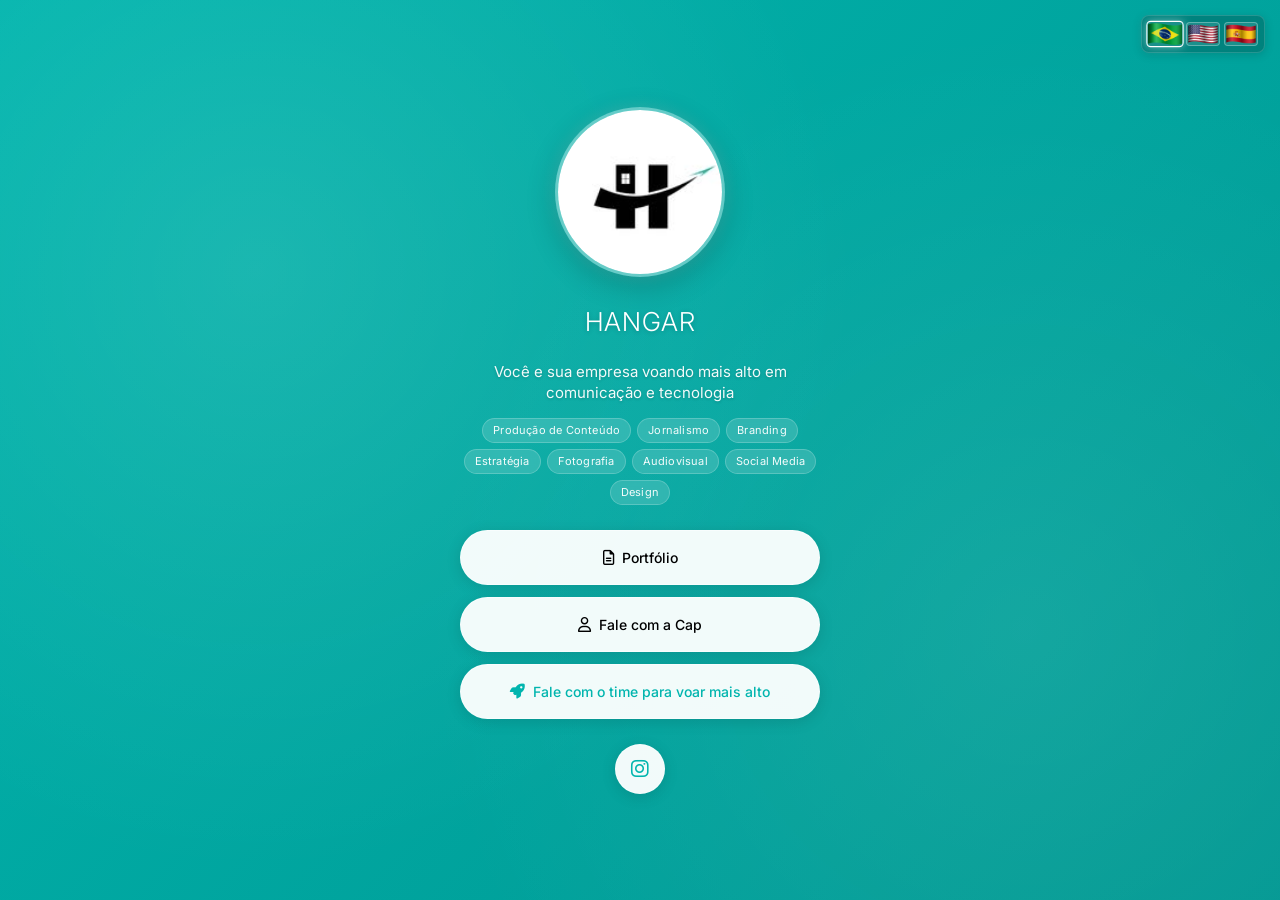
==== index.html @ fefb3840 "Add files via upload" ====
<!DOCTYPE html>
<html lang="pt-BR">
<head>
    <meta charset="UTF-8">
    <meta name="viewport" content="width=device-width, initial-scale=1.0">
    <title>Hangar Creative Hub</title>
    
    <!-- Fontes -->
    <link href="https://fonts.googleapis.com/css2?family=Inter:wght@300;400;500;600&display=swap" rel="stylesheet">
    
    <!-- CSS -->
    <link rel="stylesheet" href="style.css">
    <link rel="stylesheet" href="https://cdnjs.cloudflare.com/ajax/libs/font-awesome/6.4.0/css/all.min.css">
</head>
<body>

    <!-- Controles VISÍVEIS - 3 QUADRADINHOS -->
    <div class="controls">
        <div class="language-selector">
            <button class="lang-btn pt active" data-lang="pt" title="Português">
                <img src="images/brasil.png" alt="Português" class="flag-icon">
            </button>
            <button class="lang-btn en" data-lang="en" title="English">
                <img src="images/eua.png" alt="English" class="flag-icon">
            </button>
            <button class="lang-btn es" data-lang="es" title="Español">
                <img src="images/es.png" alt="Español" class="flag-icon">
            </button>
        </div>
    </div>

    <div class="container">
        
        <!-- CONTEÚDO PORTUGUÊS -->
        <div id="content-pt" class="language-content active">
            <!-- LOGO -->
            <img src="images/logo-hangar" alt="Hangar Creative Hub" class="profile-pic">

            <!-- TÍTULO -->
            <div class="title-container">
                <h1>HANGAR CREATIVE HUB</h1>
            </div>
            
            <!-- DESCRIÇÃO COMPACTA -->
            <div class="description-compact">
                <p class="main-description">Você e sua empresa voando mais alto em comunicação e tecnologia</p>
                <div class="bubbles-container">
                    <span class="bubble">Produção de Conteúdo</span>
                    <span class="bubble">Jornalismo</span>
                    <span class="bubble">Branding</span>
                    <span class="bubble">Estratégia</span>
                    <span class="bubble">Fotografia</span>
                    <span class="bubble">Audiovisual</span>
                    <span class="bubble">Social Media</span>
                    <span class="bubble">Design</span>
                </div>
            </div>

            <!-- BOTÕES -->
            <div class="buttons-container">
                <a href="Portifolio/Portifolio Hangar.pdf" target="_blank" class="link-button portfolio" rel="noopener noreferrer">
                    <div class="link-button-content">
                        <i class="far fa-file-alt"></i>
                        <span class="button-text">Portfólio</span>
                    </div>
                </a>

                <a href="https://api.whatsapp.com/send?phone=558588670785&text=Olá! Gostaria de falar com a Cap da Hangar Creative Hub."
                   class="link-button cap" target="_blank" rel="noopener noreferrer">
                    <div class="link-button-content">
                        <i class="far fa-user"></i>
                        <span class="button-text">Fale com a Cap</span>
                    </div>
                </a>

                <a href="https://api.whatsapp.com/send?phone=5511998933401&text=Olá! Quero falar com o time da Hangar Creative Hub e voar mais alto."
                   class="link-button" target="_blank" rel="noopener noreferrer">
                    <div class="link-button-content">
                        <i class="fas fa-rocket"></i>
                        <span class="button-text">Fale com o time para voar mais alto</span>
                    </div>
                </a>
            </div>

            <!-- REDES SOCIAIS -->
            <div class="social-links">
                <a href="https://www.instagram.com/hangarcreativehub/" class="social-icon" aria-label="Instagram" target="_blank" rel="noopener noreferrer">
                    <i class="fab fa-instagram"></i>
                </a>
            </div>
        </div>

        <!-- CONTEÚDO INGLÊS -->
        <div id="content-en" class="language-content">
            <!-- LOGO -->
            <img src="images/logo-hangar" alt="Hangar Creative Hub" class="profile-pic">

            <!-- TÍTULO -->
            <div class="title-container">
                <h1>HANGAR CREATIVE HUB</h1>
            </div>
            
            <!-- DESCRIÇÃO COMPACTA -->
            <div class="description-compact">
                <p class="main-description">You and your company flying higher in communication and technology</p>
                <div class="bubbles-container">
                    <span class="bubble">Content Production</span>
                    <span class="bubble">Journalism</span>
                    <span class="bubble">Branding</span>
                    <span class="bubble">Strategy</span>
                    <span class="bubble">Photography</span>
                    <span class="bubble">Audiovisual</span>
                    <span class="bubble">Social Media</span>
                    <span class="bubble">Design</span>
                </div>
            </div>

            <!-- BOTÕES -->
            <div class="buttons-container">
                <a href="Portifolio/Portifolio Hangar.pdf" target="_blank" class="link-button portfolio" rel="noopener noreferrer">
                    <div class="link-button-content">
                        <i class="far fa-file-alt"></i>
                        <span class="button-text">Portfolio</span>
                    </div>
                </a>

                <a href="https://api.whatsapp.com/send?phone=558588670785&text=Hello! I would like to speak with the Cap of Hangar Creative Hub."
                   class="link-button cap" target="_blank" rel="noopener noreferrer">
                    <div class="link-button-content">
                        <i class="far fa-user"></i>
                        <span class="button-text">Speak with the Cap</span>
                    </div>
                </a>

                <a href="https://api.whatsapp.com/send?phone=5511998933401&text=Hello! I want to talk to the Hangar Creative Hub team and fly higher."
                   class="link-button" target="_blank" rel="noopener noreferrer">
                    <div class="link-button-content">
                        <i class="fas fa-rocket"></i>
                        <span class="button-text">Talk to the team to fly higher</span>
                    </div>
                </a>
            </div>

            <!-- REDES SOCIAIS -->
            <div class="social-links">
                <a href="https://www.instagram.com/hangarcreativehub/" class="social-icon" aria-label="Instagram" target="_blank" rel="noopener noreferrer">
                    <i class="fab fa-instagram"></i>
                </a>
            </div>
        </div>

        <!-- CONTEÚDO ESPANHOL -->
        <div id="content-es" class="language-content">
            <!-- LOGO -->
            <img src="images/logo-hangar" alt="Hangar Creative Hub" class="profile-pic">

            <!-- TÍTULO -->
            <div class="title-container">
                <h1>HANGAR CREATIVE HUB</h1>
            </div>
            
            <!-- DESCRIÇÃO COMPACTA -->
            <div class="description-compact">
                <p class="main-description">Tú y tu empresa volando más alto en comunicación y tecnología</p>
                <div class="bubbles-container">
                    <span class="bubble">Producción de Contenido</span>
                    <span class="bubble">Periodismo</span>
                    <span class="bubble">Branding</span>
                    <span class="bubble">Estrategia</span>
                    <span class="bubble">Fotografía</span>
                    <span class="bubble">Audiovisual</span>
                    <span class="bubble">Social Media</span>
                    <span class="bubble">Diseño</span>
                </div>
            </div>

            <!-- BOTÕES -->
            <div class="buttons-container">
                <a href="Portifolio/Portifolio Hangar.pdf" target="_blank" class="link-button portfolio" rel="noopener noreferrer">
                    <div class="link-button-content">
                        <i class="far fa-file-alt"></i>
                        <span class="button-text">Portafolio</span>
                    </div>
                </a>

                <a href="https://api.whatsapp.com/send?phone=558588670785&text=¡Hola! Me gustaría hablar con la Cap de Hangar Creative Hub."
                   class="link-button cap" target="_blank" rel="noopener noreferrer">
                    <div class="link-button-content">
                        <i class="far fa-user"></i>
                        <span class="button-text">Habla con la Cap</span>
                    </div>
                </a>

                <a href="https://api.whatsapp.com/send?phone=5511998933401&text=¡Hola! Quiero hablar con el equipo de Hangar Creative Hub y volar más alto."
                   class="link-button" target="_blank" rel="noopener noreferrer">
                    <div class="link-button-content">
                        <i class="fas fa-rocket"></i>
                        <span class="button-text">Habla con el equipo para volar mais alto</span>
                    </div>
                </a>
            </div>

            <!-- REDES SOCIAIS -->
            <div class="social-links">
                <a href="https://www.instagram.com/hangarcreativehub/" class="social-icon" aria-label="Instagram" target="_blank" rel="noopener noreferrer">
                    <i class="fab fa-instagram"></i>
                </a>
            </div>
        </div>

    </div>

    <!-- JavaScript Separado -->
    <script src="script.js"></script>
</body>
</html>
---- style.css ----
/* RESET E BASE MINIMALISTA */
* {
    margin: 0;
    padding: 0;
    box-sizing: border-box;
    font-family: 'Inter', -apple-system, BlinkMacSystemFont, 'Segoe UI', Roboto, sans-serif;
}

body {
    background-color: #01B5AE;
    color: #333;
    line-height: 1.5;
    min-height: 100vh;
    display: flex;
    justify-content: center;
    align-items: center;
    padding: 15px;
    overflow-x: hidden;
    position: relative;
}

/* EFEITO DE GRADIENTE NO FUNDO */
body::before {
    content: '';
    position: fixed;
    top: 0;
    left: 0;
    width: 100%;
    height: 100%;
    background: 
        radial-gradient(circle at 20% 30%, rgba(255, 255, 255, 0.1) 0%, transparent 50%),
        radial-gradient(circle at 80% 70%, rgba(255, 255, 255, 0.08) 0%, transparent 50%),
        linear-gradient(135deg, rgba(1, 181, 174, 0.95) 0%, rgba(0, 150, 144, 0.95) 100%);
    z-index: -1;
    pointer-events: none;
}

/* CONTROLES SUPERIORES VISÍVEIS - 3 QUADRADINHOS */
.controls {
    position: fixed;
    top: 15px;
    right: 15px;
    display: flex;
    gap: 6px;
    z-index: 1000;
    align-items: center;
    background: rgba(0, 0, 0, 0.2);
    padding: 6px;
    border-radius: 8px;
    border: 1px solid rgba(255, 255, 255, 0.15);
    backdrop-filter: blur(8px);
    -webkit-backdrop-filter: blur(8px);
    box-shadow: 0 2px 10px rgba(0, 0, 0, 0.15);
}

/* SELEÇÃO DE IDIOMAS - 3 QUADRADOS LADO A LADO */
.language-selector {
    display: flex;
    gap: 4px;
}

/* BOTÕES QUADRADOS COM BANDEIRAS */
.lang-btn {
    width: 34px;
    height: 24px;
    border-radius: 4px;
    border: 1.5px solid rgba(255, 255, 255, 0.3);
    background: rgba(255, 255, 255, 0.1);
    cursor: pointer;
    transition: all 0.2s ease;
    display: flex;
    align-items: center;
    justify-content: center;
    padding: 0;
    overflow: hidden;
    position: relative;
}

.lang-btn:hover {
    transform: scale(1.08);
    border-color: rgba(255, 255, 255, 0.5);
    background: rgba(255, 255, 255, 0.15);
}

.lang-btn.active {
    border-color: #fff;
    box-shadow: 0 0 8px rgba(255, 255, 255, 0.4);
    transform: scale(1.1);
}

/* ÍCONES DAS BANDEIRAS DENTRO DOS QUADRADOS */
.flag-icon {
    width: 100%;
    height: 100%;
    object-fit: cover;
    display: block;
    transition: transform 0.2s ease;
}

.lang-btn.active .flag-icon {
    transform: scale(1.05);
}

.lang-btn:hover .flag-icon {
    transform: scale(1.08);
}

/* CONTAINER PRINCIPAL COMPACTO */
.container {
    max-width: 420px;
    width: 100%;
    padding: 30px 20px;
    text-align: center;
    position: relative;
    z-index: 1;
}

/* CONTEÚDO POR IDIOMA */
.language-content {
    display: none;
}

.language-content.active {
    display: block;
    animation: fadeIn 0.4s ease;
}

@keyframes fadeIn {
    from { opacity: 0; transform: translateY(8px); }
    to { opacity: 1; transform: translateY(0); }
}

/* LOGO - TAMANHO AUMENTADO */
.profile-pic {
    width: 170px;
    height: 170px;
    border-radius: 50%;
    object-fit: cover;
    margin: 0 auto 25px;
    display: block;
    background: rgba(255, 255, 255, 0.1);
    border: 3px solid rgba(255, 255, 255, 0.3);
    box-shadow: 
        0 8px 30px rgba(0, 0, 0, 0.2),
        0 0 15px rgba(255, 255, 255, 0.15);
    transition: all 0.3s ease;
}

.profile-pic:hover {
    transform: scale(1.05);
    border-color: rgba(255, 255, 255, 0.4);
    box-shadow: 
        0 12px 40px rgba(0, 0, 0, 0.25),
        0 0 20px rgba(255, 255, 255, 0.2);
}

/* TÍTULO */
.title-container {
    margin-bottom: 20px;
}

h1 {
    font-size: 26px;
    font-weight: 300;
    color: #fff;
    margin-bottom: 15px;
    letter-spacing: 1px;
    min-height: 35px;
    overflow: hidden;
    text-shadow: 0 1px 5px rgba(0, 0, 0, 0.2);
}

/* EFEITO DE DIGITAÇÃO */
.typing-cursor {
    display: inline-block;
    width: 2px;
    height: 26px;
    background-color: #fff;
    margin-left: 1px;
    animation: blink 1s infinite;
    vertical-align: bottom;
}

@keyframes blink {
    0%, 100% { opacity: 1; }
    50% { opacity: 0; }
}

/* DESCRIÇÃO COMPACTA */
.description-compact {
    margin: 20px auto 25px;
    max-width: 380px;
}

.main-description {
    font-size: 15px;
    color: rgba(255, 255, 255, 0.95);
    margin-bottom: 15px;
    font-weight: 400;
    line-height: 1.4;
    text-shadow: 0 1px 3px rgba(0, 0, 0, 0.2);
    padding: 0 5px;
}

/* BALÕES/BOBINHAS COMPACTAS COM ANIMAÇÃO DE PULSO */
.bubbles-container {
    display: flex;
    flex-wrap: wrap;
    justify-content: center;
    gap: 6px;
    margin: 0 auto;
    max-width: 100%;
}

.bubble {
    background: rgba(255, 255, 255, 0.15);
    color: rgba(255, 255, 255, 0.95);
    padding: 6px 10px;
    border-radius: 15px;
    font-size: 11px;
    font-weight: 400;
    letter-spacing: 0.2px;
    border: 1px solid rgba(255, 255, 255, 0.2);
    backdrop-filter: blur(4px);
    transition: all 0.2s ease;
    white-space: nowrap;
    line-height: 1;
    display: inline-block;
    animation: bubblePulse 3s infinite ease-in-out;
    animation-delay: calc(var(--i) * 0.2s);
}

/* ANIMAÇÃO DE PULSO PARA AS BOLHAS */
@keyframes bubblePulse {
    0%, 100% {
        transform: scale(1);
        background: rgba(255, 255, 255, 0.15);
    }
    50% {
        transform: scale(1.05);
        background: rgba(255, 255, 255, 0.25);
    }
}

.bubble:hover {
    animation-play-state: paused;
    transform: scale(1.1);
    background: rgba(255, 255, 255, 0.3);
}

/* BOTÕES COMPACTOS */
.buttons-container {
    display: flex;
    flex-direction: column;
    gap: 12px;
    width: 100%;
    max-width: 360px;
    margin: 0 auto 20px;
}

.link-button {
    display: flex;
    align-items: center;
    justify-content: center;
    background: rgba(255, 255, 255, 0.95);
    border: 1.5px solid rgba(255, 255, 255, 0.4);
    border-radius: 45px;
    text-decoration: none;
    font-weight: 500;
    font-size: 14px;
    transition: all 0.2s ease;
    height: 55px;
    width: 100%;
    box-shadow: 0 3px 15px rgba(0, 0, 0, 0.12);
    padding: 0 20px;
}

/* BOTÕES COM TEXTO PRETO - PORTFÓLIO E CAP */
.link-button.portfolio,
.link-button.cap {
    color: #000000 !important;
}

.link-button.portfolio i,
.link-button.cap i {
    color: #000000 !important;
}

/* BOTÃO NORMAL (TERCEIRO BOTÃO) */
.link-button:not(.portfolio):not(.cap) {
    color: #01B5AE;
}

.link-button:not(.portfolio):not(.cap) i {
    color: #01B5AE;
}

/* HOVER PARA TODOS OS BOTÕES */
.link-button:hover {
    background: #fff;
    transform: translateY(-2px);
    box-shadow: 0 5px 20px rgba(0, 0, 0, 0.15);
    border-color: rgba(255, 255, 255, 0.6);
}

.link-button-content {
    display: flex;
    align-items: center;
    justify-content: center;
    width: 100%;
    gap: 8px;
}

.link-button i {
    font-size: 15px;
}

.button-text {
    text-align: center;
    white-space: nowrap;
    overflow: hidden;
    text-overflow: ellipsis;
    font-weight: 500;
    font-size: 14px;
}

/* REDES SOCIAIS COMPACTAS */
.social-links {
    display: flex;
    justify-content: center;
    gap: 15px;
    margin-top: 25px;
}

.social-icon {
    width: 50px;
    height: 50px;
    border-radius: 50%;
    background: rgba(255, 255, 255, 0.95);
    border: 1.5px solid rgba(255, 255, 255, 0.4);
    display: flex;
    align-items: center;
    justify-content: center;
    text-decoration: none;
    color: #01B5AE;
    transition: all 0.2s ease;
    font-size: 20px;
    box-shadow: 0 3px 15px rgba(0, 0, 0, 0.12);
}

.social-icon:hover {
    background: #fff;
    transform: translateY(-2px) scale(1.05);
    box-shadow: 0 5px 20px rgba(0, 0, 0, 0.15);
    border-color: rgba(255, 255, 255, 0.6);
}

/* ANIMAÇÕES RÁPIDAS */
@keyframes slideUp {
    from { opacity: 0; transform: translateY(10px); }
    to { opacity: 1; transform: translateY(0); }
}

.language-content.active .profile-pic {
    animation: slideUp 0.4s ease 0.1s both;
}

.language-content.active .title-container {
    animation: slideUp 0.4s ease 0.2s both;
}

.language-content.active .description-compact {
    animation: slideUp 0.4s ease 0.3s both;
}

.language-content.active .link-button:nth-child(1) {
    animation: slideUp 0.4s ease 0.4s both;
}

.language-content.active .link-button:nth-child(2) {
    animation: slideUp 0.4s ease 0.5s both;
}

.language-content.active .link-button:nth-child(3) {
    animation: slideUp 0.4s ease 0.6s both;
}

.language-content.active .social-links {
    animation: slideUp 0.4s ease 0.7s both;
}

/* RESPONSIVO ESPECIAL PARA MOBILE */
@media (max-width: 480px) {
    body {
        padding: 10px;
    }
    
    /* 3 QUADRADINHOS NO MOBILE TAMBÉM */
    .controls {
        top: 10px;
        right: 10px;
        padding: 5px;
        gap: 4px;
    }
    
    .lang-btn {
        width: 30px;
        height: 22px;
    }
    
    .container {
        padding: 25px 15px;
        max-width: 100%;
    }
    
    .profile-pic {
        width: 150px;
        height: 150px;
        margin-bottom: 20px;
    }
    
    h1 {
        font-size: 22px;
        min-height: 30px;
        margin-bottom: 10px;
    }
    
    .main-description {
        font-size: 14px;
        margin-bottom: 12px;
        padding: 0;
    }
    
    .bubbles-container {
        gap: 5px;
        margin-bottom: 5px;
    }
    
    .bubble {
        padding: 5px 8px;
        font-size: 10px;
        border-radius: 12px;
    }
    
    .buttons-container {
        gap: 10px;
        max-width: 100%;
        margin-bottom: 15px;
    }
    
    .link-button {
        height: 50px;
        font-size: 13px;
        padding: 0 15px;
    }
    
    .link-button i {
        font-size: 14px;
    }
    
    .button-text {
        font-size: 13px;
    }
    
    .social-links {
        gap: 12px;
        margin-top: 20px;
    }
    
    .social-icon {
        width: 45px;
        height: 45px;
        font-size: 18px;
    }
}

/* PARA TELAS MUITO PEQUENAS */
@media (max-width: 350px) {
    .controls {
        top: 8px;
        right: 8px;
        padding: 4px;
    }
    
    .lang-btn {
        width: 28px;
        height: 20px;
    }
    
    .container {
        padding: 20px 10px;
    }
    
    .profile-pic {
        width: 130px;
        height: 130px;
    }
    
    h1 {
        font-size: 20px;
    }
    
    .main-description {
        font-size: 13px;
    }
    
    .bubble {
        padding: 4px 6px;
        font-size: 9px;
    }
    
    .link-button {
        height: 46px;
        font-size: 12px;
    }
    
    .social-icon {
        width: 40px;
        height: 40px;
        font-size: 16px;
    }
}

/* AJUSTE PARA BOTÕES LONGO */
@media (max-width: 380px) {
    .button-text {
        font-size: 12px;
    }
    
    .link-button i {
        font-size: 13px;
    }
}
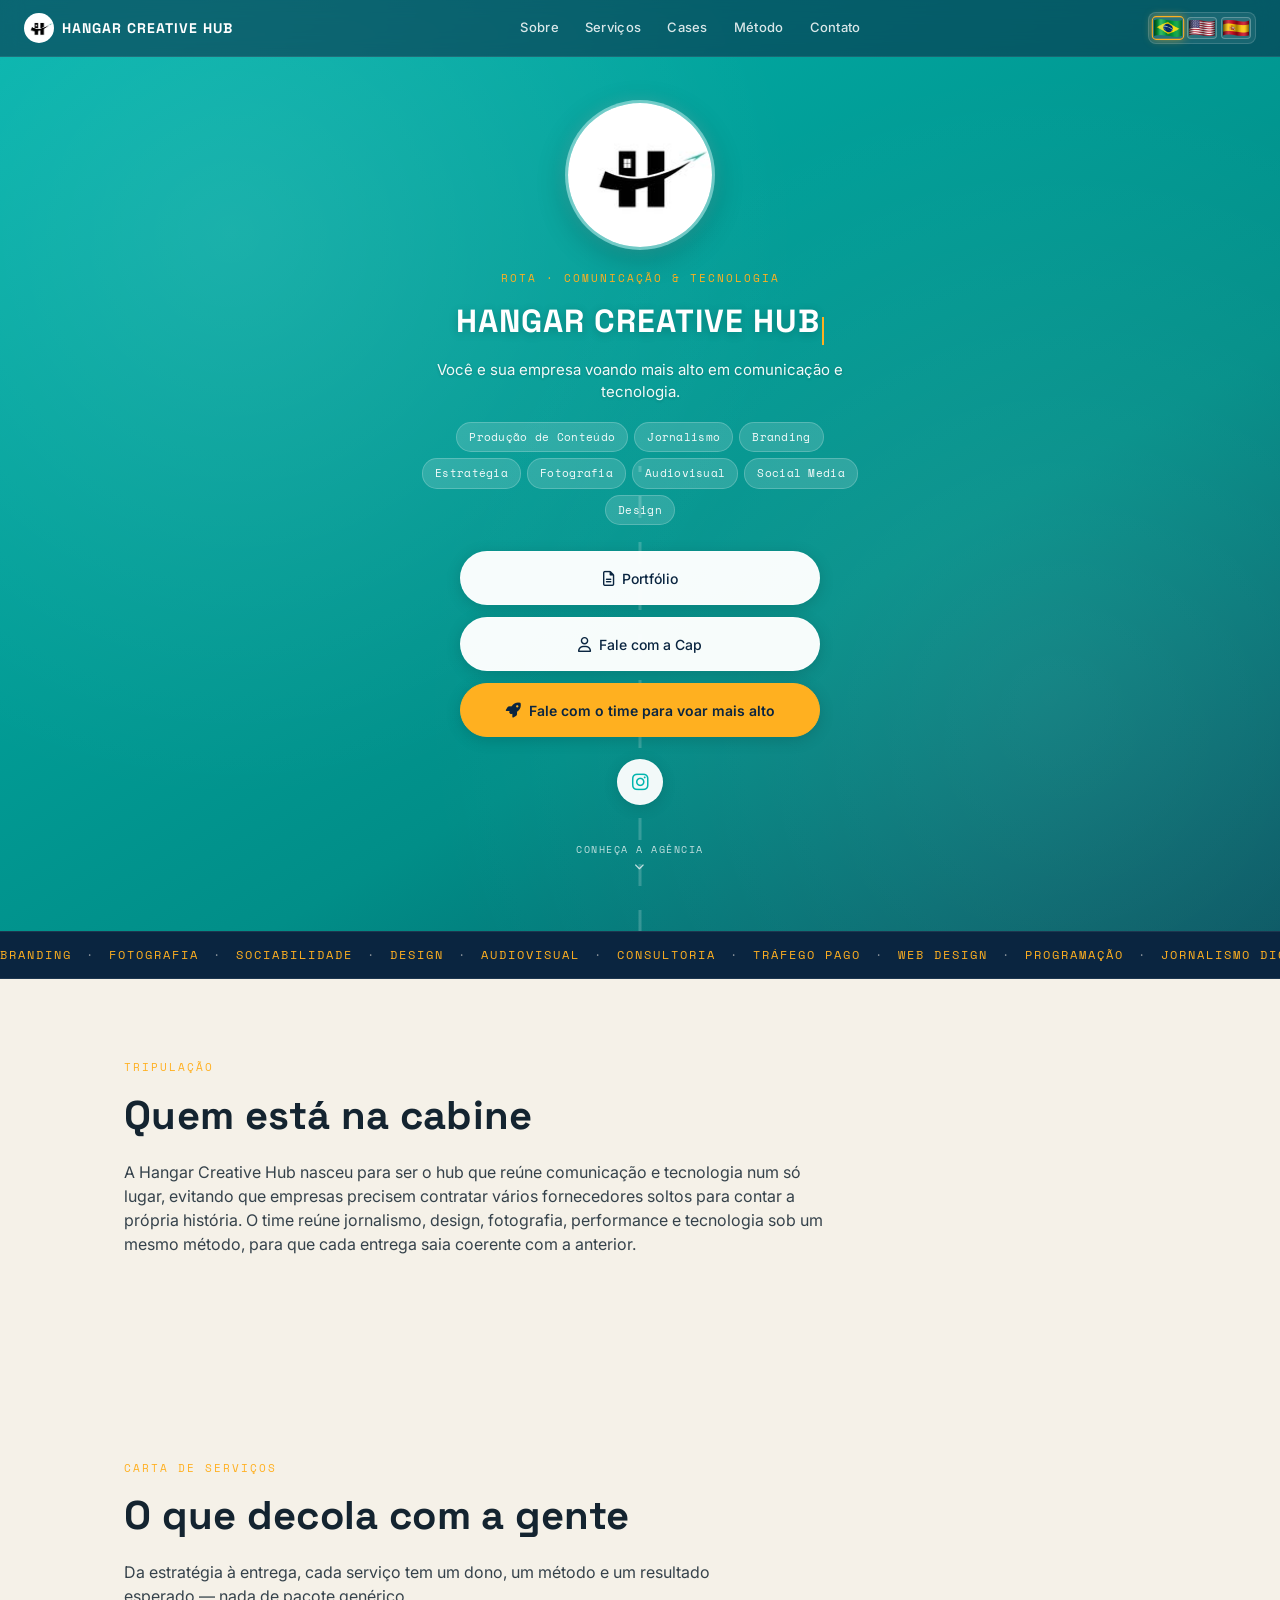
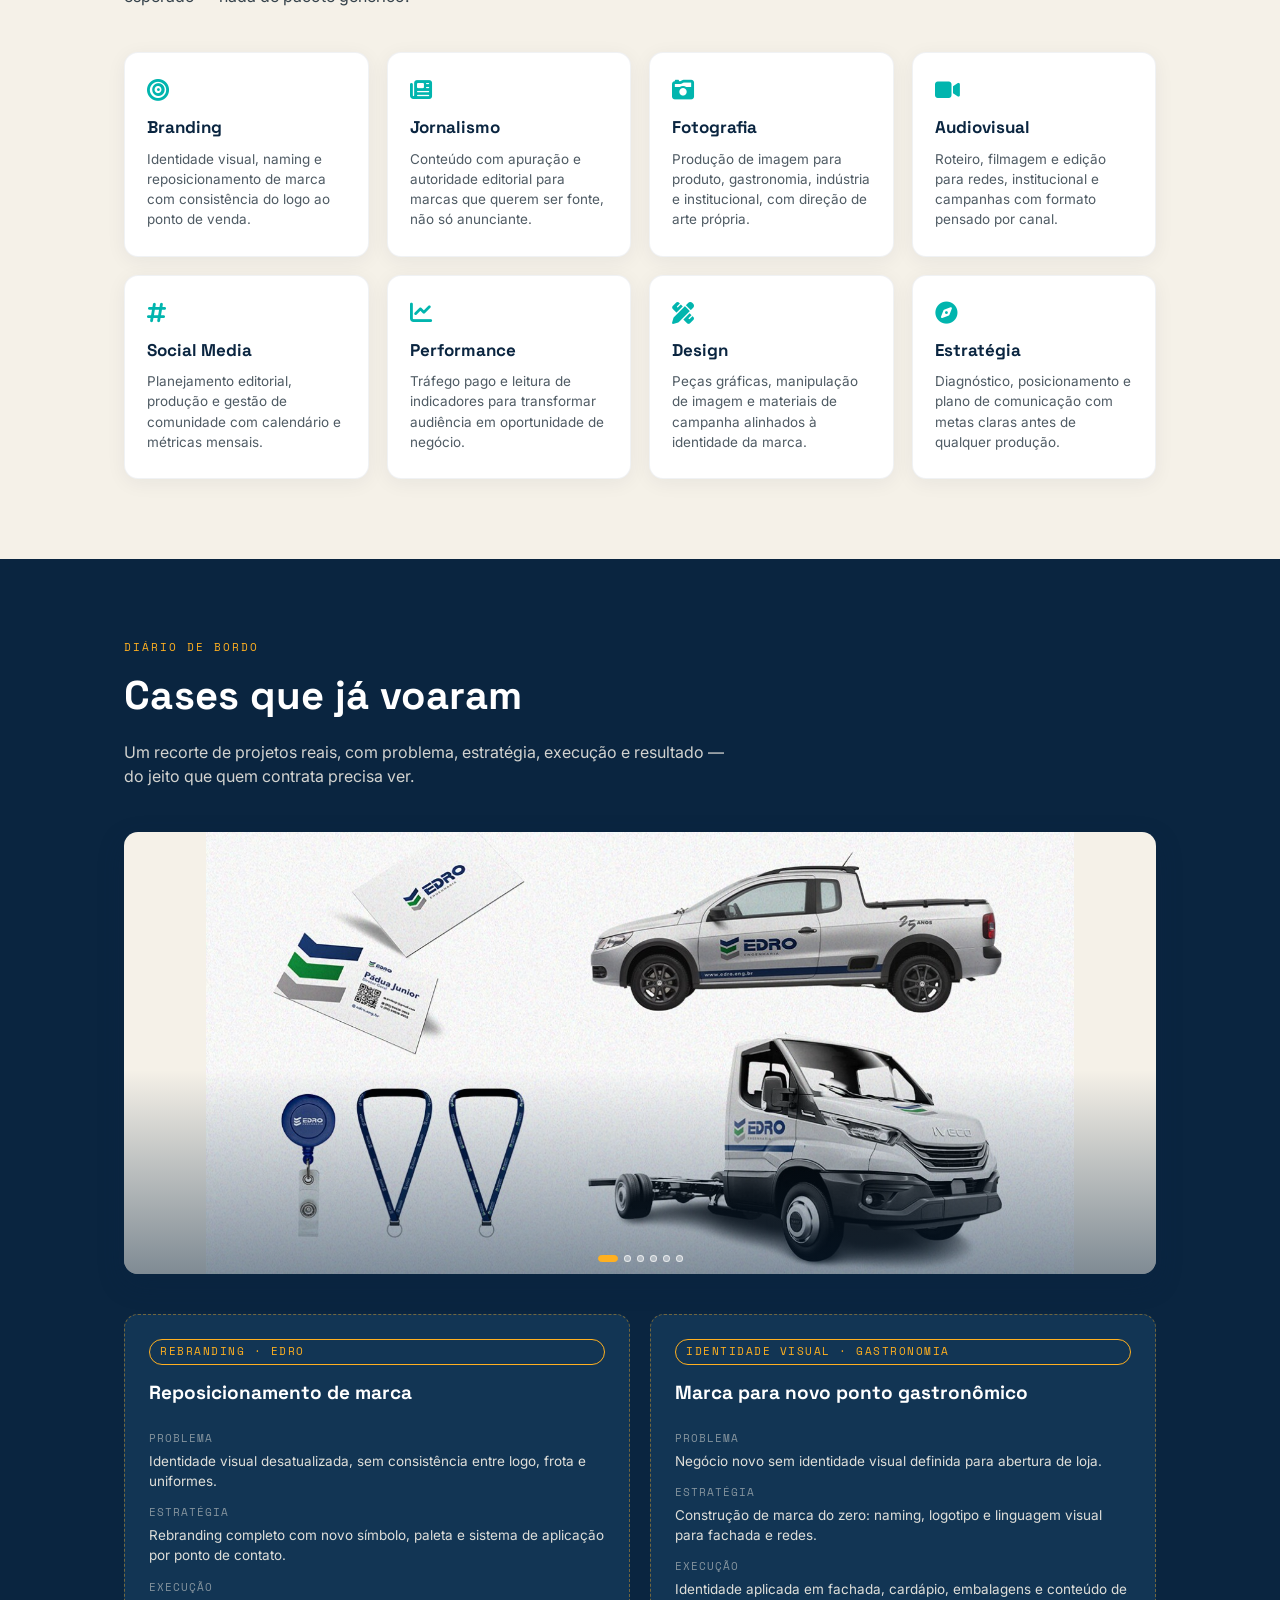
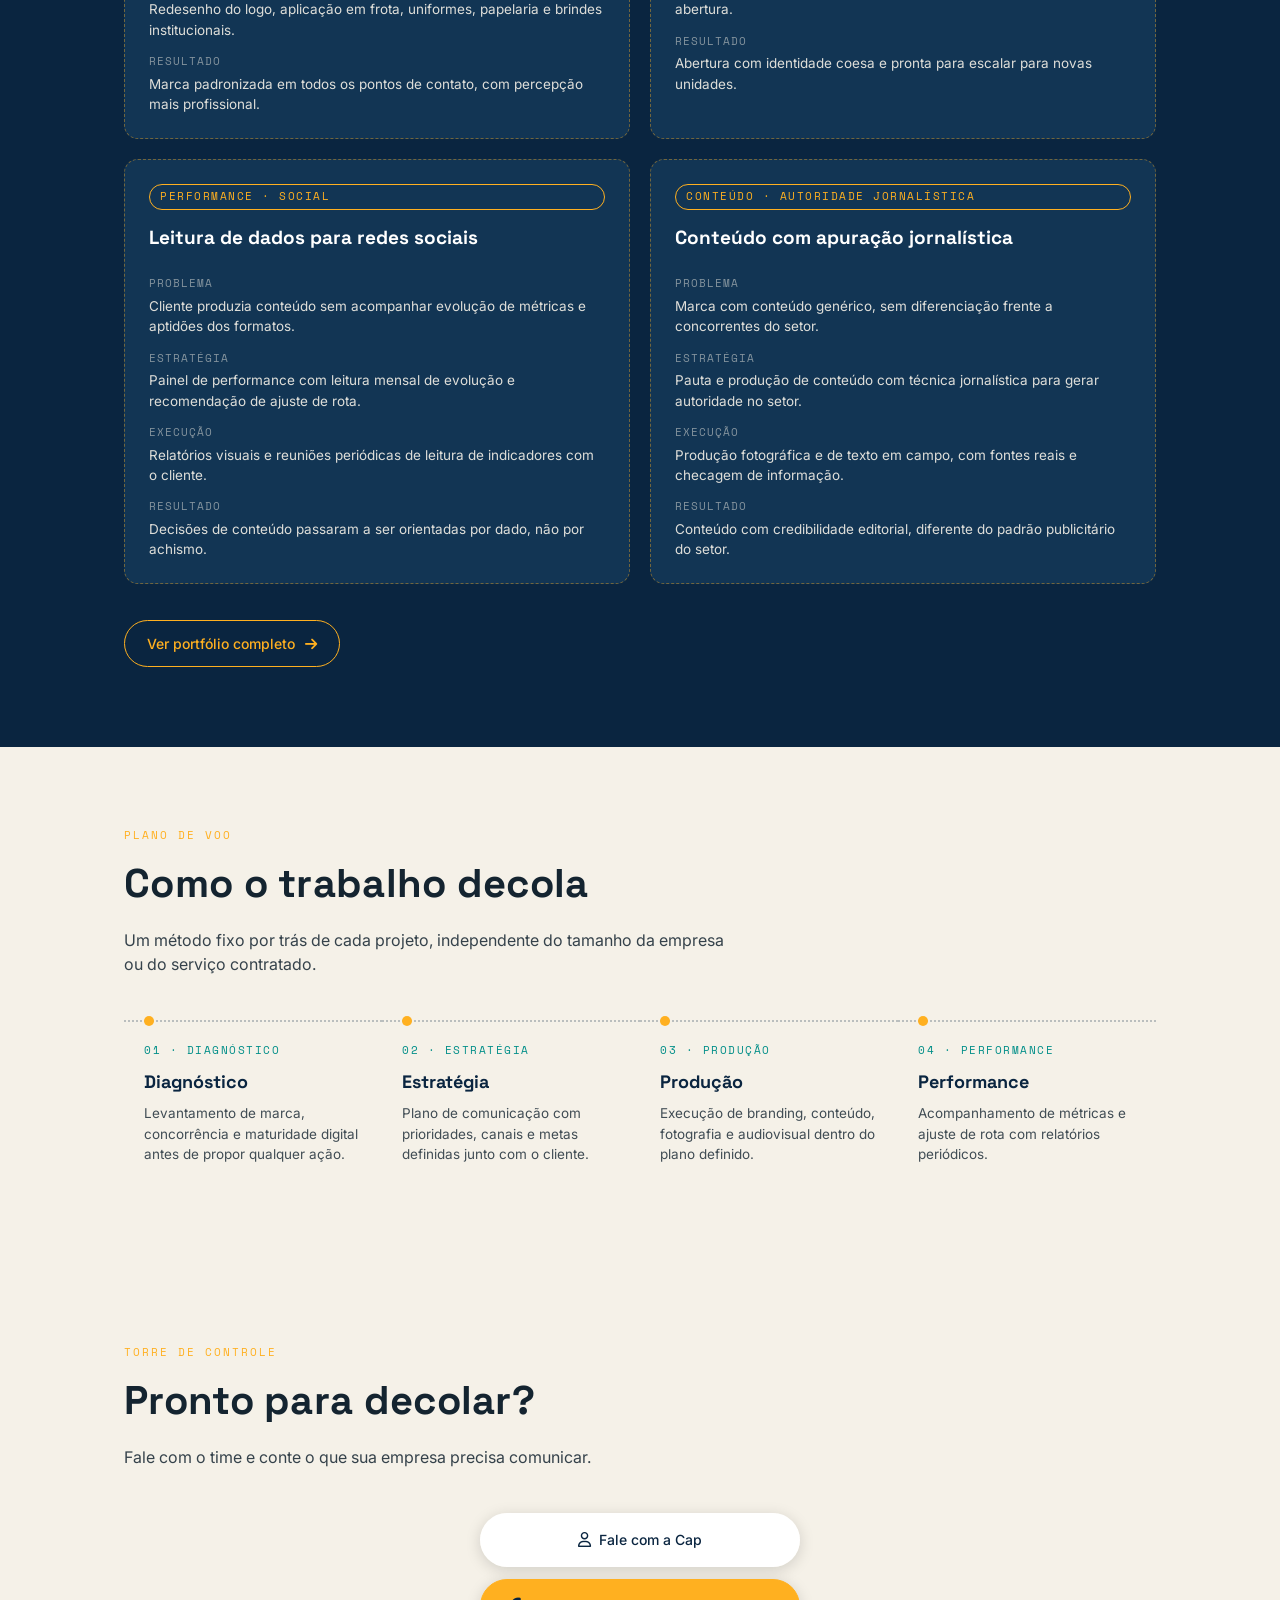
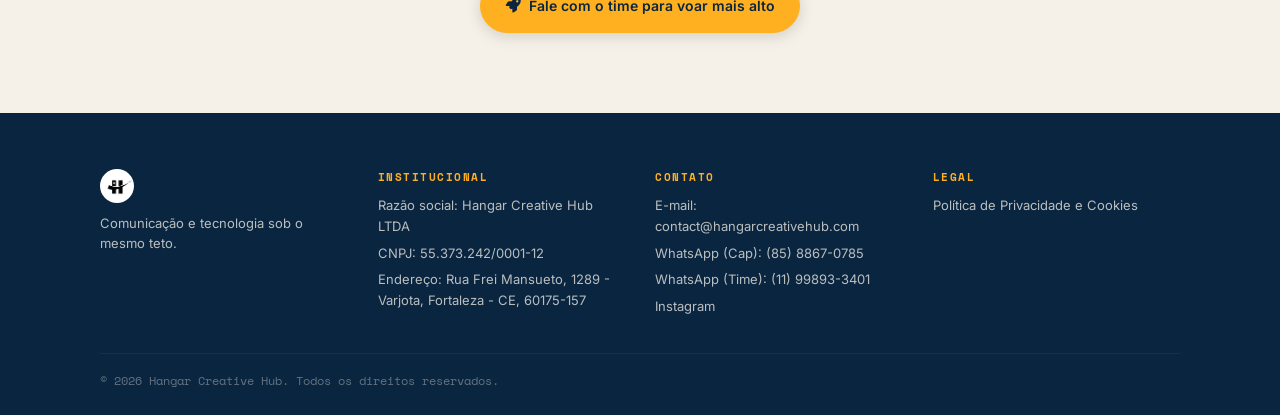
==== commit e32e862d: "att" ====
--- a/index.html
+++ b/index.html
@@ -1,67 +1,106 @@
 <!DOCTYPE html>
 <html lang="pt-BR">
 <head>
-    <meta charset="UTF-8">
-    <meta name="viewport" content="width=device-width, initial-scale=1.0">
-    <title>Hangar Creative Hub</title>
-    
-    <!-- Fontes -->
-    <link href="https://fonts.googleapis.com/css2?family=Inter:wght@300;400;500;600&display=swap" rel="stylesheet">
-    
-    <!-- CSS -->
-    <link rel="stylesheet" href="style.css">
-    <link rel="stylesheet" href="https://cdnjs.cloudflare.com/ajax/libs/font-awesome/6.4.0/css/all.min.css">
+<meta charset="UTF-8">
+<meta name="viewport" content="width=device-width, initial-scale=1.0">
+<title>Hangar Creative Hub | Agência de Comunicação e Tecnologia</title>
+<meta name="description" content="Hangar Creative Hub: agência de branding, jornalismo, conteúdo, performance e design que faz você e sua empresa voarem mais alto. Estratégia, produção e resultado, tudo sob o mesmo teto.">
+<meta property="og:title" content="Hangar Creative Hub">
+<meta property="og:description" content="Você e sua empresa voando mais alto em comunicação e tecnologia.">
+<meta property="og:type" content="website">
+<meta property="og:url" content="https://www.hangarcreativehub.com/">
+<link rel="icon" href="images/logo-hangar.png">
+
+<!-- Fontes -->
+<link rel="preconnect" href="https://fonts.googleapis.com">
+<link href="https://fonts.googleapis.com/css2?family=Space+Grotesk:wght@500;700&family=Space+Mono:wght@400;700&family=Inter:wght@300;400;500;600&display=swap" rel="stylesheet">
+
+<!-- CSS -->
+<link rel="stylesheet" href="style.css">
+<link rel="stylesheet" href="https://cdnjs.cloudflare.com/ajax/libs/font-awesome/6.4.0/css/all.min.css">
+
+<script type="application/ld+json">
+{
+  "@context": "https://schema.org",
+  "@type": "Organization",
+  "name": "Hangar Creative Hub",
+  "url": "https://www.hangarcreativehub.com/",
+  "logo": "https://www.hangarcreativehub.com/images/logo-hangar.png",
+  "description": "Agência de branding, jornalismo, conteúdo, performance e design.",
+  "sameAs": ["https://www.instagram.com/hangarcreativehub/"],
+  "legalName": "Hangar Creative Hub LTDA",
+  "taxID": "55.373.242/0001-12",
+  "address": {
+    "@type": "PostalAddress",
+    "streetAddress": "Rua Frei Mansueto, 1289 - Varjota",
+    "addressLocality": "Fortaleza",
+    "addressRegion": "CE",
+    "postalCode": "60175-157",
+    "addressCountry": "BR"
+  }
+}
+</script>
 </head>
 <body>
 
-    <!-- Controles VISÍVEIS - 3 QUADRADINHOS -->
-    <div class="controls">
-        <div class="language-selector">
-            <button class="lang-btn pt active" data-lang="pt" title="Português">
-                <img src="images/brasil.png" alt="Português" class="flag-icon">
-            </button>
-            <button class="lang-btn en" data-lang="en" title="English">
-                <img src="images/eua.png" alt="English" class="flag-icon">
-            </button>
-            <button class="lang-btn es" data-lang="es" title="Español">
-                <img src="images/es.png" alt="Español" class="flag-icon">
-            </button>
-        </div>
+<!-- TOPO FIXO -->
+<header class="topbar">
+    <a href="#topo" class="topbar-logo">
+        <img src="images/logo-hangar.png" alt="Hangar Creative Hub">
+        <span>HANGAR CREATIVE HUB</span>
+    </a>
+
+    <nav class="topbar-nav">
+        <a href="#sobre" data-i18n="nav.sobre">Sobre</a>
+        <a href="#servicos" data-i18n="nav.servicos">Serviços</a>
+        <a href="#cases" data-i18n="nav.cases">Cases</a>
+        <a href="#metodo" data-i18n="nav.metodo">Método</a>
+        <a href="#contato" data-i18n="nav.contato">Contato</a>
+    </nav>
+
+    <div class="language-selector">
+        <button class="lang-btn pt active" data-lang="pt" title="Português">
+            <img src="images/brasil.png" alt="Português" class="flag-icon">
+        </button>
+        <button class="lang-btn en" data-lang="en" title="English">
+            <img src="images/eua.png" alt="English" class="flag-icon">
+        </button>
+        <button class="lang-btn es" data-lang="es" title="Español">
+            <img src="images/es.png" alt="Español" class="flag-icon">
+        </button>
     </div>
-
-    <div class="container">
-        
-        <!-- CONTEÚDO PORTUGUÊS -->
-        <div id="content-pt" class="language-content active">
-            <!-- LOGO -->
-            <img src="images/logo-hangar" alt="Hangar Creative Hub" class="profile-pic">
-
-            <!-- TÍTULO -->
-            <div class="title-container">
-                <h1>HANGAR CREATIVE HUB</h1>
+</header>
+
+<main id="topo">
+
+    <!-- HERO / CARTÃO DE LINKS -->
+    <section class="hero">
+        <div class="hero-runway" aria-hidden="true"></div>
+        <div class="hero-inner">
+            <img src="images/logo-hangar.png" alt="Hangar Creative Hub" class="profile-pic">
+
+            <p class="eyebrow" data-i18n="hero.eyebrow">ROTA · COMUNICAÇÃO &amp; TECNOLOGIA</p>
+
+            <h1 id="typingTitle">HANGAR CREATIVE HUB</h1>
+
+            <p class="main-description" data-i18n="hero.subtitle">Você e sua empresa voando mais alto em comunicação e tecnologia.</p>
+
+            <div class="bubbles-container">
+                <span class="bubble" data-i18n="bubble.1">Produção de Conteúdo</span>
+                <span class="bubble" data-i18n="bubble.2">Jornalismo</span>
+                <span class="bubble" data-i18n="bubble.3">Branding</span>
+                <span class="bubble" data-i18n="bubble.4">Estratégia</span>
+                <span class="bubble" data-i18n="bubble.5">Fotografia</span>
+                <span class="bubble" data-i18n="bubble.6">Audiovisual</span>
+                <span class="bubble" data-i18n="bubble.7">Social Media</span>
+                <span class="bubble" data-i18n="bubble.8">Design</span>
             </div>
-            
-            <!-- DESCRIÇÃO COMPACTA -->
-            <div class="description-compact">
-                <p class="main-description">Você e sua empresa voando mais alto em comunicação e tecnologia</p>
-                <div class="bubbles-container">
-                    <span class="bubble">Produção de Conteúdo</span>
-                    <span class="bubble">Jornalismo</span>
-                    <span class="bubble">Branding</span>
-                    <span class="bubble">Estratégia</span>
-                    <span class="bubble">Fotografia</span>
-                    <span class="bubble">Audiovisual</span>
-                    <span class="bubble">Social Media</span>
-                    <span class="bubble">Design</span>
-                </div>
-            </div>
-
-            <!-- BOTÕES -->
+
             <div class="buttons-container">
                 <a href="Portifolio/Portifolio Hangar.pdf" target="_blank" class="link-button portfolio" rel="noopener noreferrer">
                     <div class="link-button-content">
                         <i class="far fa-file-alt"></i>
-                        <span class="button-text">Portfólio</span>
+                        <span class="button-text" data-i18n="btn.portfolio">Portfólio</span>
                     </div>
                 </a>
 
@@ -69,7 +108,7 @@
                    class="link-button cap" target="_blank" rel="noopener noreferrer">
                     <div class="link-button-content">
                         <i class="far fa-user"></i>
-                        <span class="button-text">Fale com a Cap</span>
+                        <span class="button-text" data-i18n="btn.cap">Fale com a Cap</span>
                     </div>
                 </a>
 
@@ -77,140 +116,277 @@
                    class="link-button" target="_blank" rel="noopener noreferrer">
                     <div class="link-button-content">
                         <i class="fas fa-rocket"></i>
-                        <span class="button-text">Fale com o time para voar mais alto</span>
+                        <span class="button-text" data-i18n="btn.team">Fale com o time para voar mais alto</span>
                     </div>
                 </a>
             </div>
 
-            <!-- REDES SOCIAIS -->
             <div class="social-links">
                 <a href="https://www.instagram.com/hangarcreativehub/" class="social-icon" aria-label="Instagram" target="_blank" rel="noopener noreferrer">
                     <i class="fab fa-instagram"></i>
                 </a>
             </div>
-        </div>
-
-        <!-- CONTEÚDO INGLÊS -->
-        <div id="content-en" class="language-content">
-            <!-- LOGO -->
-            <img src="images/logo-hangar" alt="Hangar Creative Hub" class="profile-pic">
-
-            <!-- TÍTULO -->
-            <div class="title-container">
-                <h1>HANGAR CREATIVE HUB</h1>
+
+            <a class="scroll-cue" href="#sobre" aria-label="Rolar para saber mais">
+                <span data-i18n="hero.scroll">conheça a agência</span>
+                <i class="fas fa-chevron-down"></i>
+            </a>
+        </div>
+    </section>
+
+    <!-- PAINEL DE APTIDÕES ESTILO QUADRO DE VOOS -->
+    <section class="board" aria-label="Aptidões">
+        <div class="board-track">
+            <span data-i18n="board.1">BRANDING</span>
+            <span>·</span>
+            <span data-i18n="board.2">FOTOGRAFIA</span>
+            <span>·</span>
+            <span data-i18n="board.3">SOCIABILIDADE</span>
+            <span>·</span>
+            <span data-i18n="board.4">DESIGN</span>
+            <span>·</span>
+            <span data-i18n="board.5">AUDIOVISUAL</span>
+            <span>·</span>
+            <span data-i18n="board.6">CONSULTORIA</span>
+            <span>·</span>
+            <span data-i18n="board.7">TRÁFEGO PAGO</span>
+            <span>·</span>
+            <span data-i18n="board.8">WEB DESIGN</span>
+            <span>·</span>
+            <span data-i18n="board.9">PROGRAMAÇÃO</span>
+            <span>·</span>
+            <span data-i18n="board.10">JORNALISMO DIGITAL</span>
+            <span>·</span>
+        </div>
+    </section>
+
+    <!-- SOBRE -->
+    <section id="sobre" class="section section-light sobre">
+        <p class="eyebrow" data-i18n="sobre.eyebrow">TRIPULAÇÃO</p>
+        <h2 data-i18n="sobre.titulo">Quem está na cabine</h2>  <!-- Título original mantido -->
+        <p class="section-lead" data-i18n="sobre.lead">A Hangar Creative Hub nasceu para ser o hub que reúne comunicação e tecnologia num só lugar, evitando que empresas precisem contratar vários fornecedores soltos para contar a própria história. O time reúne jornalismo, design, fotografia, performance e tecnologia sob um mesmo método, para que cada entrega saia coerente com a anterior.</p>
+    </section>
+
+    <!-- SERVIÇOS -->
+    <section id="servicos" class="section section-light">
+        <p class="eyebrow" data-i18n="servicos.eyebrow">CARTA DE SERVIÇOS</p>
+        <h2 data-i18n="servicos.titulo">O que decola com a gente</h2>
+        <p class="section-lead" data-i18n="servicos.lead">Da estratégia à entrega, cada serviço tem um dono, um método e um resultado esperado — nada de pacote genérico.</p>
+
+        <div class="cards-grid">
+            <article class="service-card">
+                <i class="fas fa-bullseye"></i>
+                <h3 data-i18n="servico.branding.titulo">Branding</h3>
+                <p data-i18n="servico.branding.desc">Identidade visual, naming e reposicionamento de marca com consistência do logo ao ponto de venda.</p>
+            </article>
+            <article class="service-card">
+                <i class="fas fa-newspaper"></i>
+                <h3 data-i18n="servico.jornalismo.titulo">Jornalismo</h3>
+                <p data-i18n="servico.jornalismo.desc">Conteúdo com apuração e autoridade editorial para marcas que querem ser fonte, não só anunciante.</p>
+            </article>
+            <article class="service-card">
+                <i class="fas fa-camera-retro"></i>
+                <h3 data-i18n="servico.fotografia.titulo">Fotografia</h3>
+                <p data-i18n="servico.fotografia.desc">Produção de imagem para produto, gastronomia, indústria e institucional, com direção de arte própria.</p>
+            </article>
+            <article class="service-card">
+                <i class="fas fa-video"></i>
+                <h3 data-i18n="servico.audiovisual.titulo">Audiovisual</h3>
+                <p data-i18n="servico.audiovisual.desc">Roteiro, filmagem e edição para redes, institucional e campanhas com formato pensado por canal.</p>
+            </article>
+            <article class="service-card">
+                <i class="fas fa-hashtag"></i>
+                <h3 data-i18n="servico.social.titulo">Social Media</h3>
+                <p data-i18n="servico.social.desc">Planejamento editorial, produção e gestão de comunidade com calendário e métricas mensais.</p>
+            </article>
+            <article class="service-card">
+                <i class="fas fa-chart-line"></i>
+                <h3 data-i18n="servico.performance.titulo">Performance</h3>
+                <p data-i18n="servico.performance.desc">Tráfego pago e leitura de indicadores para transformar audiência em oportunidade de negócio.</p>
+            </article>
+            <article class="service-card">
+                <i class="fas fa-pen-ruler"></i>
+                <h3 data-i18n="servico.design.titulo">Design</h3>
+                <p data-i18n="servico.design.desc">Peças gráficas, manipulação de imagem e materiais de campanha alinhados à identidade da marca.</p>
+            </article>
+            <article class="service-card">
+                <i class="fas fa-compass"></i>
+                <h3 data-i18n="servico.estrategia.titulo">Estratégia</h3>
+                <p data-i18n="servico.estrategia.desc">Diagnóstico, posicionamento e plano de comunicação com metas claras antes de qualquer produção.</p>
+            </article>
+        </div>
+    </section>
+
+    <!-- CASES -->
+    <section id="cases" class="section section-dark">
+        <p class="eyebrow" data-i18n="cases.eyebrow">DIÁRIO DE BORDO</p>
+        <h2 data-i18n="cases.titulo">Cases que já voaram</h2>
+        <p class="section-lead" data-i18n="cases.lead">Um recorte de projetos reais, com problema, estratégia, execução e resultado — do jeito que quem contrata precisa ver.</p>
+
+        <div class="case-carousel case-carousel-hero" data-autoplay="4000">
+            <div class="case-carousel-track">
+                <div class="case-slide"><img src="images/cases/edro-aplicacao.jpg" loading="lazy" alt="Identidade EDRO aplicada em frota, uniformes, cartões e crachás"></div>
+                <div class="case-slide"><img src="images/cases/gastronomia-marca.jpg" loading="lazy" alt="Identidade visual criada para a chef Marie Anne Bauer"></div>
+                <div class="case-slide"><img src="images/cases/gastronomia-instagram.jpg" loading="lazy" alt="Perfil e publicação no Instagram da chef Marie Anne Bauer"></div>
+                <div class="case-slide"><img src="images/cases/performance-insights.jpg" loading="lazy" alt="Insights de alcance de publicações — 49,4 mil, 69,8 mil e 63,3 mil contas alcançadas"></div>
+                <div class="case-slide"><img src="images/cases/jornalismo-entrevista.jpg" loading="lazy" alt="Entrevista em vídeo produzida com técnica jornalística"></div>
+                <div class="case-slide"><img src="images/cases/doc-antes-depois.jpg" loading="lazy" alt="Fachada antes e depois do trabalho da Hangar"></div>
             </div>
-            
-            <!-- DESCRIÇÃO COMPACTA -->
-            <div class="description-compact">
-                <p class="main-description">You and your company flying higher in communication and technology</p>
-                <div class="bubbles-container">
-                    <span class="bubble">Content Production</span>
-                    <span class="bubble">Journalism</span>
-                    <span class="bubble">Branding</span>
-                    <span class="bubble">Strategy</span>
-                    <span class="bubble">Photography</span>
-                    <span class="bubble">Audiovisual</span>
-                    <span class="bubble">Social Media</span>
-                    <span class="bubble">Design</span>
+            <button type="button" class="case-nav prev" aria-label="Imagem anterior"><i class="fas fa-chevron-left"></i></button>
+            <button type="button" class="case-nav next" aria-label="Próxima imagem"><i class="fas fa-chevron-right"></i></button>
+            <div class="case-dots"></div>
+        </div>
+
+        <div class="cases-grid">
+            <article class="case-card">
+                <div class="case-tag" data-i18n="case1.tag">REBRANDING · EDRO</div>
+                <h3 data-i18n="case1.titulo">Reposicionamento de marca</h3>
+                <dl>
+                    <dt data-i18n="case.problema">Problema</dt>
+                    <dd data-i18n="case1.problema">Identidade visual desatualizada, sem consistência entre logo, frota e uniformes.</dd>
+                    <dt data-i18n="case.estrategia">Estratégia</dt>
+                    <dd data-i18n="case1.estrategia">Rebranding completo com novo símbolo, paleta e sistema de aplicação por ponto de contato.</dd>
+                    <dt data-i18n="case.execucao">Execução</dt>
+                    <dd data-i18n="case1.execucao">Redesenho do logo, aplicação em frota, uniformes, papelaria e brindes institucionais.</dd>
+                    <dt data-i18n="case.resultado">Resultado</dt>
+                    <dd data-i18n="case1.resultado">Marca padronizada em todos os pontos de contato, com percepção mais profissional. <em data-i18n="case.metricaplaceholder">[inserir métrica real de resultado]</em></dd>
+                </dl>
+            </article>
+
+            <article class="case-card">
+                <div class="case-tag" data-i18n="case2.tag">IDENTIDADE VISUAL · GASTRONOMIA</div>
+                <h3 data-i18n="case2.titulo">Marca para novo ponto gastronômico</h3>
+                <dl>
+                    <dt data-i18n="case.problema">Problema</dt>
+                    <dd data-i18n="case2.problema">Negócio novo sem identidade visual definida para abertura de loja.</dd>
+                    <dt data-i18n="case.estrategia">Estratégia</dt>
+                    <dd data-i18n="case2.estrategia">Construção de marca do zero: naming, logotipo e linguagem visual para fachada e redes.</dd>
+                    <dt data-i18n="case.execucao">Execução</dt>
+                    <dd data-i18n="case2.execucao">Identidade aplicada em fachada, cardápio, embalagens e conteúdo de abertura.</dd>
+                    <dt data-i18n="case.resultado">Resultado</dt>
+                    <dd data-i18n="case2.resultado">Abertura com identidade coesa e pronta para escalar para novas unidades. <em data-i18n="case.metricaplaceholder">[inserir métrica real de resultado]</em></dd>
+                </dl>
+            </article>
+
+            <article class="case-card">
+                <div class="case-tag" data-i18n="case3.tag">PERFORMANCE · SOCIAL</div>
+                <h3 data-i18n="case3.titulo">Leitura de dados para redes sociais</h3>
+                <dl>
+                    <dt data-i18n="case.problema">Problema</dt>
+                    <dd data-i18n="case3.problema">Cliente produzia conteúdo sem acompanhar evolução de métricas e aptidões dos formatos.</dd>
+                    <dt data-i18n="case.estrategia">Estratégia</dt>
+                    <dd data-i18n="case3.estrategia">Painel de performance com leitura mensal de evolução e recomendação de ajuste de rota.</dd>
+                    <dt data-i18n="case.execucao">Execução</dt>
+                    <dd data-i18n="case3.execucao">Relatórios visuais e reuniões periódicas de leitura de indicadores com o cliente.</dd>
+                    <dt data-i18n="case.resultado">Resultado</dt>
+                    <dd data-i18n="case3.resultado">Decisões de conteúdo passaram a ser orientadas por dado, não por achismo. <em data-i18n="case.metricaplaceholder">[inserir métrica real de resultado]</em></dd>
+                </dl>
+            </article>
+
+            <article class="case-card">
+                <div class="case-tag" data-i18n="case4.tag">CONTEÚDO · AUTORIDADE JORNALÍSTICA</div>
+                <h3 data-i18n="case4.titulo">Conteúdo com apuração jornalística</h3>
+                <dl>
+                    <dt data-i18n="case.problema">Problema</dt>
+                    <dd data-i18n="case4.problema">Marca com conteúdo genérico, sem diferenciação frente a concorrentes do setor.</dd>
+                    <dt data-i18n="case.estrategia">Estratégia</dt>
+                    <dd data-i18n="case4.estrategia">Pauta e produção de conteúdo com técnica jornalística para gerar autoridade no setor.</dd>
+                    <dt data-i18n="case.execucao">Execução</dt>
+                    <dd data-i18n="case4.execucao">Produção fotográfica e de texto em campo, com fontes reais e checagem de informação.</dd>
+                    <dt data-i18n="case.resultado">Resultado</dt>
+                    <dd data-i18n="case4.resultado">Conteúdo com credibilidade editorial, diferente do padrão publicitário do setor. <em data-i18n="case.metricaplaceholder">[inserir métrica real de resultado]</em></dd>
+                </dl>
+            </article>
+        </div>
+
+        <a href="Portifolio/Portifolio Hangar.pdf" target="_blank" rel="noopener noreferrer" class="ghost-button">
+            <span data-i18n="cases.cta">Ver portfólio completo</span> <i class="fas fa-arrow-right"></i>
+        </a>
+    </section>
+
+    <!-- MÉTODO -->
+    <section id="metodo" class="section section-light">
+        <p class="eyebrow" data-i18n="metodo.eyebrow">PLANO DE VOO</p>
+        <h2 data-i18n="metodo.titulo">Como o trabalho decola</h2>
+        <p class="section-lead" data-i18n="metodo.lead">Um método fixo por trás de cada projeto, independente do tamanho da empresa ou do serviço contratado.</p>
+
+        <ol class="flightpath">
+            <li>
+                <span class="leg">01 · DIAGNÓSTICO</span>
+                <h3 data-i18n="metodo1.titulo">Diagnóstico</h3>
+                <p data-i18n="metodo1.desc">Levantamento de marca, concorrência e maturidade digital antes de propor qualquer ação.</p>
+            </li>
+            <li>
+                <span class="leg">02 · ESTRATÉGIA</span>
+                <h3 data-i18n="metodo2.titulo">Estratégia</h3>
+                <p data-i18n="metodo2.desc">Plano de comunicação com prioridades, canais e metas definidas junto com o cliente.</p>
+            </li>
+            <li>
+                <span class="leg">03 · PRODUÇÃO</span>
+                <h3 data-i18n="metodo3.titulo">Produção</h3>
+                <p data-i18n="metodo3.desc">Execução de branding, conteúdo, fotografia e audiovisual dentro do plano definido.</p>
+            </li>
+            <li>
+                <span class="leg">04 · PERFORMANCE</span>
+                <h3 data-i18n="metodo4.titulo">Performance</h3>
+                <p data-i18n="metodo4.desc">Acompanhamento de métricas e ajuste de rota com relatórios periódicos.</p>
+            </li>
+        </ol>
+    </section>
+
+    <!-- CONTATO -->
+    <section id="contato" class="section section-light contato">
+        <p class="eyebrow" data-i18n="contato.eyebrow">TORRE DE CONTROLE</p>
+        <h2 data-i18n="contato.titulo">Pronto para decolar?</h2>
+        <p class="section-lead" data-i18n="contato.lead">Fale com o time e conte o que sua empresa precisa comunicar.</p>
+        <div class="buttons-container narrow">
+            <a href="https://api.whatsapp.com/send?phone=558588670785&text=Olá! Gostaria de falar com a Cap da Hangar Creative Hub."
+               class="link-button cap" target="_blank" rel="noopener noreferrer">
+                <div class="link-button-content">
+                    <i class="far fa-user"></i>
+                    <span class="button-text" data-i18n="btn.cap">Fale com a Cap</span>
                 </div>
-            </div>
-
-            <!-- BOTÕES -->
-            <div class="buttons-container">
-                <a href="Portifolio/Portifolio Hangar.pdf" target="_blank" class="link-button portfolio" rel="noopener noreferrer">
-                    <div class="link-button-content">
-                        <i class="far fa-file-alt"></i>
-                        <span class="button-text">Portfolio</span>
-                    </div>
-                </a>
-
-                <a href="https://api.whatsapp.com/send?phone=558588670785&text=Hello! I would like to speak with the Cap of Hangar Creative Hub."
-                   class="link-button cap" target="_blank" rel="noopener noreferrer">
-                    <div class="link-button-content">
-                        <i class="far fa-user"></i>
-                        <span class="button-text">Speak with the Cap</span>
-                    </div>
-                </a>
-
-                <a href="https://api.whatsapp.com/send?phone=5511998933401&text=Hello! I want to talk to the Hangar Creative Hub team and fly higher."
-                   class="link-button" target="_blank" rel="noopener noreferrer">
-                    <div class="link-button-content">
-                        <i class="fas fa-rocket"></i>
-                        <span class="button-text">Talk to the team to fly higher</span>
-                    </div>
-                </a>
-            </div>
-
-            <!-- REDES SOCIAIS -->
-            <div class="social-links">
-                <a href="https://www.instagram.com/hangarcreativehub/" class="social-icon" aria-label="Instagram" target="_blank" rel="noopener noreferrer">
-                    <i class="fab fa-instagram"></i>
-                </a>
-            </div>
-        </div>
-
-        <!-- CONTEÚDO ESPANHOL -->
-        <div id="content-es" class="language-content">
-            <!-- LOGO -->
-            <img src="images/logo-hangar" alt="Hangar Creative Hub" class="profile-pic">
-
-            <!-- TÍTULO -->
-            <div class="title-container">
-                <h1>HANGAR CREATIVE HUB</h1>
-            </div>
-            
-            <!-- DESCRIÇÃO COMPACTA -->
-            <div class="description-compact">
-                <p class="main-description">Tú y tu empresa volando más alto en comunicación y tecnología</p>
-                <div class="bubbles-container">
-                    <span class="bubble">Producción de Contenido</span>
-                    <span class="bubble">Periodismo</span>
-                    <span class="bubble">Branding</span>
-                    <span class="bubble">Estrategia</span>
-                    <span class="bubble">Fotografía</span>
-                    <span class="bubble">Audiovisual</span>
-                    <span class="bubble">Social Media</span>
-                    <span class="bubble">Diseño</span>
+            </a>
+            <a href="https://api.whatsapp.com/send?phone=5511998933401&text=Olá! Quero falar com o time da Hangar Creative Hub e voar mais alto."
+               class="link-button" target="_blank" rel="noopener noreferrer">
+                <div class="link-button-content">
+                    <i class="fas fa-rocket"></i>
+                    <span class="button-text" data-i18n="btn.team">Fale com o time para voar mais alto</span>
                 </div>
-            </div>
-
-            <!-- BOTÕES -->
-            <div class="buttons-container">
-                <a href="Portifolio/Portifolio Hangar.pdf" target="_blank" class="link-button portfolio" rel="noopener noreferrer">
-                    <div class="link-button-content">
-                        <i class="far fa-file-alt"></i>
-                        <span class="button-text">Portafolio</span>
-                    </div>
-                </a>
-
-                <a href="https://api.whatsapp.com/send?phone=558588670785&text=¡Hola! Me gustaría hablar con la Cap de Hangar Creative Hub."
-                   class="link-button cap" target="_blank" rel="noopener noreferrer">
-                    <div class="link-button-content">
-                        <i class="far fa-user"></i>
-                        <span class="button-text">Habla con la Cap</span>
-                    </div>
-                </a>
-
-                <a href="https://api.whatsapp.com/send?phone=5511998933401&text=¡Hola! Quiero hablar con el equipo de Hangar Creative Hub y volar más alto."
-                   class="link-button" target="_blank" rel="noopener noreferrer">
-                    <div class="link-button-content">
-                        <i class="fas fa-rocket"></i>
-                        <span class="button-text">Habla con el equipo para volar mais alto</span>
-                    </div>
-                </a>
-            </div>
-
-            <!-- REDES SOCIAIS -->
-            <div class="social-links">
-                <a href="https://www.instagram.com/hangarcreativehub/" class="social-icon" aria-label="Instagram" target="_blank" rel="noopener noreferrer">
-                    <i class="fab fa-instagram"></i>
-                </a>
-            </div>
-        </div>
-
+            </a>
+        </div>
+    </section>
+
+</main>
+
+<!-- RODAPÉ / TRANSPARÊNCIA INSTITUCIONAL -->
+<footer class="site-footer">
+    <div class="footer-grid">
+        <div>
+            <img src="images/logo-hangar.png" alt="Hangar Creative Hub" class="footer-logo">
+            <p data-i18n="footer.tagline">Comunicação e tecnologia sob o mesmo teto.</p>
+        </div>
+        <div>
+            <h4 data-i18n="footer.institucional">Institucional</h4>
+            <p data-i18n="footer.razaosocial">Razão social: Hangar Creative Hub LTDA</p>
+            <p data-i18n="footer.cnpj">CNPJ: 55.373.242/0001-12</p>
+            <p data-i18n="footer.endereco">Endereço: Rua Frei Mansueto, 1289 - Varjota, Fortaleza - CE, 60175-157</p>
+        </div>
+        <div>
+            <h4 data-i18n="footer.contato">Contato</h4>
+            <p data-i18n="footer.email">E-mail: contact@hangarcreativehub.com</p>
+            <p><a href="https://api.whatsapp.com/send?phone=558588670785&text=Olá! Gostaria de falar com a Cap da Hangar Creative Hub." target="_blank" rel="noopener noreferrer">WhatsApp (Cap): (85) 8867-0785</a></p>
+            <p><a href="https://api.whatsapp.com/send?phone=5511998933401&text=Olá! Quero falar com o time da Hangar Creative Hub e voar mais alto." target="_blank" rel="noopener noreferrer">WhatsApp (Time): (11) 99893-3401</a></p>
+            <p><a href="https://www.instagram.com/hangarcreativehub/" target="_blank" rel="noopener noreferrer">Instagram</a></p>
+        </div>
+        <div>
+            <h4 data-i18n="footer.legal">Legal</h4>
+            <p><a href="privacidade.html" data-i18n="footer.privacidade">Política de Privacidade e Cookies</a></p>
+        </div>
     </div>
-
-    <!-- JavaScript Separado -->
-    <script src="script.js"></script>
+    <p class="footer-copy" data-i18n="footer.copy">© 2026 Hangar Creative Hub. Todos os direitos reservados.</p>
+</footer>
+
+<script src="script.js"></script>
 </body>
 </html>
--- a/style.css
+++ b/style.css
@@ -1,533 +1,754 @@
-/* RESET E BASE MINIMALISTA */
-* {
-    margin: 0;
-    padding: 0;
-    box-sizing: border-box;
-    font-family: 'Inter', -apple-system, BlinkMacSystemFont, 'Segoe UI', Roboto, sans-serif;
-}
-
-body {
-    background-color: #01B5AE;
-    color: #333;
-    line-height: 1.5;
-    min-height: 100vh;
-    display: flex;
-    justify-content: center;
-    align-items: center;
-    padding: 15px;
-    overflow-x: hidden;
-    position: relative;
-}
-
-/* EFEITO DE GRADIENTE NO FUNDO */
-body::before {
-    content: '';
-    position: fixed;
-    top: 0;
-    left: 0;
-    width: 100%;
-    height: 100%;
-    background: 
-        radial-gradient(circle at 20% 30%, rgba(255, 255, 255, 0.1) 0%, transparent 50%),
-        radial-gradient(circle at 80% 70%, rgba(255, 255, 255, 0.08) 0%, transparent 50%),
-        linear-gradient(135deg, rgba(1, 181, 174, 0.95) 0%, rgba(0, 150, 144, 0.95) 100%);
-    z-index: -1;
-    pointer-events: none;
-}
-
-/* CONTROLES SUPERIORES VISÍVEIS - 3 QUADRADINHOS */
-.controls {
-    position: fixed;
-    top: 15px;
-    right: 15px;
-    display: flex;
-    gap: 6px;
-    z-index: 1000;
-    align-items: center;
-    background: rgba(0, 0, 0, 0.2);
-    padding: 6px;
-    border-radius: 8px;
-    border: 1px solid rgba(255, 255, 255, 0.15);
-    backdrop-filter: blur(8px);
-    -webkit-backdrop-filter: blur(8px);
-    box-shadow: 0 2px 10px rgba(0, 0, 0, 0.15);
-}
-
-/* SELEÇÃO DE IDIOMAS - 3 QUADRADOS LADO A LADO */
-.language-selector {
-    display: flex;
-    gap: 4px;
-}
-
-/* BOTÕES QUADRADOS COM BANDEIRAS */
-.lang-btn {
-    width: 34px;
-    height: 24px;
-    border-radius: 4px;
-    border: 1.5px solid rgba(255, 255, 255, 0.3);
-    background: rgba(255, 255, 255, 0.1);
-    cursor: pointer;
-    transition: all 0.2s ease;
-    display: flex;
-    align-items: center;
-    justify-content: center;
-    padding: 0;
-    overflow: hidden;
-    position: relative;
-}
-
-.lang-btn:hover {
-    transform: scale(1.08);
-    border-color: rgba(255, 255, 255, 0.5);
-    background: rgba(255, 255, 255, 0.15);
-}
-
-.lang-btn.active {
-    border-color: #fff;
-    box-shadow: 0 0 8px rgba(255, 255, 255, 0.4);
-    transform: scale(1.1);
-}
-
-/* ÍCONES DAS BANDEIRAS DENTRO DOS QUADRADOS */
-.flag-icon {
-    width: 100%;
-    height: 100%;
-    object-fit: cover;
-    display: block;
-    transition: transform 0.2s ease;
-}
-
-.lang-btn.active .flag-icon {
-    transform: scale(1.05);
-}
-
-.lang-btn:hover .flag-icon {
-    transform: scale(1.08);
-}
-
-/* CONTAINER PRINCIPAL COMPACTO */
-.container {
-    max-width: 420px;
-    width: 100%;
-    padding: 30px 20px;
-    text-align: center;
-    position: relative;
-    z-index: 1;
-}
-
-/* CONTEÚDO POR IDIOMA */
-.language-content {
-    display: none;
-}
-
-.language-content.active {
-    display: block;
-    animation: fadeIn 0.4s ease;
-}
-
-@keyframes fadeIn {
-    from { opacity: 0; transform: translateY(8px); }
-    to { opacity: 1; transform: translateY(0); }
-}
-
-/* LOGO - TAMANHO AUMENTADO */
-.profile-pic {
-    width: 170px;
-    height: 170px;
-    border-radius: 50%;
-    object-fit: cover;
-    margin: 0 auto 25px;
-    display: block;
-    background: rgba(255, 255, 255, 0.1);
-    border: 3px solid rgba(255, 255, 255, 0.3);
-    box-shadow: 
-        0 8px 30px rgba(0, 0, 0, 0.2),
-        0 0 15px rgba(255, 255, 255, 0.15);
-    transition: all 0.3s ease;
-}
-
-.profile-pic:hover {
-    transform: scale(1.05);
-    border-color: rgba(255, 255, 255, 0.4);
-    box-shadow: 
-        0 12px 40px rgba(0, 0, 0, 0.25),
-        0 0 20px rgba(255, 255, 255, 0.2);
-}
-
-/* TÍTULO */
-.title-container {
-    margin-bottom: 20px;
-}
-
-h1 {
-    font-size: 26px;
-    font-weight: 300;
-    color: #fff;
-    margin-bottom: 15px;
-    letter-spacing: 1px;
-    min-height: 35px;
-    overflow: hidden;
-    text-shadow: 0 1px 5px rgba(0, 0, 0, 0.2);
-}
-
-/* EFEITO DE DIGITAÇÃO */
-.typing-cursor {
-    display: inline-block;
-    width: 2px;
-    height: 26px;
-    background-color: #fff;
-    margin-left: 1px;
-    animation: blink 1s infinite;
-    vertical-align: bottom;
-}
-
-@keyframes blink {
-    0%, 100% { opacity: 1; }
-    50% { opacity: 0; }
-}
-
-/* DESCRIÇÃO COMPACTA */
-.description-compact {
-    margin: 20px auto 25px;
-    max-width: 380px;
-}
-
-.main-description {
-    font-size: 15px;
-    color: rgba(255, 255, 255, 0.95);
-    margin-bottom: 15px;
-    font-weight: 400;
-    line-height: 1.4;
-    text-shadow: 0 1px 3px rgba(0, 0, 0, 0.2);
-    padding: 0 5px;
-}
-
-/* BALÕES/BOBINHAS COMPACTAS COM ANIMAÇÃO DE PULSO */
-.bubbles-container {
-    display: flex;
-    flex-wrap: wrap;
-    justify-content: center;
-    gap: 6px;
-    margin: 0 auto;
-    max-width: 100%;
-}
-
-.bubble {
-    background: rgba(255, 255, 255, 0.15);
-    color: rgba(255, 255, 255, 0.95);
-    padding: 6px 10px;
-    border-radius: 15px;
-    font-size: 11px;
-    font-weight: 400;
-    letter-spacing: 0.2px;
-    border: 1px solid rgba(255, 255, 255, 0.2);
-    backdrop-filter: blur(4px);
-    transition: all 0.2s ease;
-    white-space: nowrap;
-    line-height: 1;
-    display: inline-block;
-    animation: bubblePulse 3s infinite ease-in-out;
-    animation-delay: calc(var(--i) * 0.2s);
-}
-
-/* ANIMAÇÃO DE PULSO PARA AS BOLHAS */
-@keyframes bubblePulse {
-    0%, 100% {
-        transform: scale(1);
-        background: rgba(255, 255, 255, 0.15);
-    }
-    50% {
-        transform: scale(1.05);
-        background: rgba(255, 255, 255, 0.25);
-    }
-}
-
-.bubble:hover {
-    animation-play-state: paused;
-    transform: scale(1.1);
-    background: rgba(255, 255, 255, 0.3);
-}
-
-/* BOTÕES COMPACTOS */
-.buttons-container {
-    display: flex;
-    flex-direction: column;
-    gap: 12px;
-    width: 100%;
-    max-width: 360px;
-    margin: 0 auto 20px;
-}
-
-.link-button {
-    display: flex;
-    align-items: center;
-    justify-content: center;
-    background: rgba(255, 255, 255, 0.95);
-    border: 1.5px solid rgba(255, 255, 255, 0.4);
-    border-radius: 45px;
-    text-decoration: none;
-    font-weight: 500;
-    font-size: 14px;
-    transition: all 0.2s ease;
-    height: 55px;
-    width: 100%;
-    box-shadow: 0 3px 15px rgba(0, 0, 0, 0.12);
-    padding: 0 20px;
-}
-
-/* BOTÕES COM TEXTO PRETO - PORTFÓLIO E CAP */
-.link-button.portfolio,
-.link-button.cap {
-    color: #000000 !important;
-}
-
-.link-button.portfolio i,
-.link-button.cap i {
-    color: #000000 !important;
-}
-
-/* BOTÃO NORMAL (TERCEIRO BOTÃO) */
-.link-button:not(.portfolio):not(.cap) {
-    color: #01B5AE;
-}
-
-.link-button:not(.portfolio):not(.cap) i {
-    color: #01B5AE;
-}
-
-/* HOVER PARA TODOS OS BOTÕES */
-.link-button:hover {
-    background: #fff;
-    transform: translateY(-2px);
-    box-shadow: 0 5px 20px rgba(0, 0, 0, 0.15);
-    border-color: rgba(255, 255, 255, 0.6);
-}
-
-.link-button-content {
-    display: flex;
-    align-items: center;
-    justify-content: center;
-    width: 100%;
-    gap: 8px;
-}
-
-.link-button i {
-    font-size: 15px;
-}
-
-.button-text {
-    text-align: center;
-    white-space: nowrap;
-    overflow: hidden;
-    text-overflow: ellipsis;
-    font-weight: 500;
-    font-size: 14px;
-}
-
-/* REDES SOCIAIS COMPACTAS */
-.social-links {
-    display: flex;
-    justify-content: center;
-    gap: 15px;
-    margin-top: 25px;
-}
-
-.social-icon {
-    width: 50px;
-    height: 50px;
-    border-radius: 50%;
-    background: rgba(255, 255, 255, 0.95);
-    border: 1.5px solid rgba(255, 255, 255, 0.4);
-    display: flex;
-    align-items: center;
-    justify-content: center;
-    text-decoration: none;
-    color: #01B5AE;
-    transition: all 0.2s ease;
-    font-size: 20px;
-    box-shadow: 0 3px 15px rgba(0, 0, 0, 0.12);
-}
-
-.social-icon:hover {
-    background: #fff;
-    transform: translateY(-2px) scale(1.05);
-    box-shadow: 0 5px 20px rgba(0, 0, 0, 0.15);
-    border-color: rgba(255, 255, 255, 0.6);
-}
-
-/* ANIMAÇÕES RÁPIDAS */
-@keyframes slideUp {
-    from { opacity: 0; transform: translateY(10px); }
-    to { opacity: 1; transform: translateY(0); }
-}
-
-.language-content.active .profile-pic {
-    animation: slideUp 0.4s ease 0.1s both;
-}
-
-.language-content.active .title-container {
-    animation: slideUp 0.4s ease 0.2s both;
-}
-
-.language-content.active .description-compact {
-    animation: slideUp 0.4s ease 0.3s both;
-}
-
-.language-content.active .link-button:nth-child(1) {
-    animation: slideUp 0.4s ease 0.4s both;
-}
-
-.language-content.active .link-button:nth-child(2) {
-    animation: slideUp 0.4s ease 0.5s both;
-}
-
-.language-content.active .link-button:nth-child(3) {
-    animation: slideUp 0.4s ease 0.6s both;
-}
-
-.language-content.active .social-links {
-    animation: slideUp 0.4s ease 0.7s both;
-}
-
-/* RESPONSIVO ESPECIAL PARA MOBILE */
-@media (max-width: 480px) {
-    body {
-        padding: 10px;
-    }
-    
-    /* 3 QUADRADINHOS NO MOBILE TAMBÉM */
-    .controls {
-        top: 10px;
-        right: 10px;
-        padding: 5px;
-        gap: 4px;
-    }
-    
-    .lang-btn {
-        width: 30px;
-        height: 22px;
-    }
-    
-    .container {
-        padding: 25px 15px;
-        max-width: 100%;
-    }
-    
-    .profile-pic {
-        width: 150px;
-        height: 150px;
-        margin-bottom: 20px;
-    }
-    
-    h1 {
-        font-size: 22px;
-        min-height: 30px;
-        margin-bottom: 10px;
-    }
-    
-    .main-description {
-        font-size: 14px;
-        margin-bottom: 12px;
-        padding: 0;
-    }
-    
-    .bubbles-container {
-        gap: 5px;
-        margin-bottom: 5px;
-    }
-    
-    .bubble {
-        padding: 5px 8px;
-        font-size: 10px;
-        border-radius: 12px;
-    }
-    
-    .buttons-container {
-        gap: 10px;
-        max-width: 100%;
-        margin-bottom: 15px;
-    }
-    
-    .link-button {
-        height: 50px;
-        font-size: 13px;
-        padding: 0 15px;
-    }
-    
-    .link-button i {
-        font-size: 14px;
-    }
-    
-    .button-text {
-        font-size: 13px;
-    }
-    
-    .social-links {
-        gap: 12px;
-        margin-top: 20px;
-    }
-    
-    .social-icon {
-        width: 45px;
-        height: 45px;
-        font-size: 18px;
-    }
-}
-
-/* PARA TELAS MUITO PEQUENAS */
-@media (max-width: 350px) {
-    .controls {
-        top: 8px;
-        right: 8px;
-        padding: 4px;
-    }
-    
-    .lang-btn {
-        width: 28px;
-        height: 20px;
-    }
-    
-    .container {
-        padding: 20px 10px;
-    }
-    
-    .profile-pic {
-        width: 130px;
-        height: 130px;
-    }
-    
-    h1 {
-        font-size: 20px;
-    }
-    
-    .main-description {
-        font-size: 13px;
-    }
-    
-    .bubble {
-        padding: 4px 6px;
-        font-size: 9px;
-    }
-    
-    .link-button {
-        height: 46px;
-        font-size: 12px;
-    }
-    
-    .social-icon {
-        width: 40px;
-        height: 40px;
-        font-size: 16px;
-    }
-}
-
-/* AJUSTE PARA BOTÕES LONGO */
-@media (max-width: 380px) {
-    .button-text {
-        font-size: 12px;
-    }
-    
-    .link-button i {
-        font-size: 13px;
-    }
-}+/* ============================================
+   HANGAR CREATIVE HUB — Design tokens
+   Tema: aviação / hangar / "voar mais alto"
+   ============================================ */
+:root {
+    --teal: #01B5AE;
+    --teal-dark: #018E88;
+    --navy: #0A2540;
+    --navy-soft: #123554;
+    --sand: #F5F1E8;
+    --amber: #FFB020;
+    --white: #FFFFFF;
+    --ink: #142430;
+
+    --font-display: 'Space Grotesk', 'Inter', sans-serif;
+    --font-body: 'Inter', -apple-system, BlinkMacSystemFont, 'Segoe UI', Roboto, sans-serif;
+    --font-mono: 'Space Mono', monospace;
+
+    --radius-lg: 22px;
+    --radius-md: 14px;
+    --radius-pill: 45px;
+}
+
+* {
+    margin: 0;
+    padding: 0;
+    box-sizing: border-box;
+}
+
+html {
+    scroll-behavior: smooth;
+}
+
+body {
+    font-family: var(--font-body);
+    color: var(--ink);
+    line-height: 1.5;
+    background: var(--sand);
+    overflow-x: hidden;
+}
+
+@media (prefers-reduced-motion: reduce) {
+    html { scroll-behavior: auto; }
+    * { animation-duration: 0.01ms !important; animation-iteration-count: 1 !important; transition-duration: 0.01ms !important; }
+}
+
+a { color: inherit; }
+
+img { max-width: 100%; display: block; }
+
+/* ============ TOPBAR ============ */
+.topbar {
+    position: fixed;
+    top: 0;
+    left: 0;
+    width: 100%;
+    z-index: 1000;
+    display: flex;
+    align-items: center;
+    justify-content: space-between;
+    padding: 12px 24px;
+    background: rgba(10, 37, 64, 0.55);
+    backdrop-filter: blur(10px);
+    -webkit-backdrop-filter: blur(10px);
+    border-bottom: 1px solid rgba(255, 255, 255, 0.08);
+}
+
+.topbar-logo {
+    display: flex;
+    align-items: center;
+    gap: 8px;
+    text-decoration: none;
+    color: var(--white);
+    font-family: var(--font-display);
+    font-weight: 700;
+    letter-spacing: 1px;
+    font-size: 14px;
+}
+
+.topbar-logo img {
+    width: 30px;
+    height: 30px;
+    border-radius: 50%;
+}
+
+.topbar-nav {
+    display: none;
+    gap: 26px;
+}
+
+.topbar-nav a {
+    text-decoration: none;
+    color: rgba(255, 255, 255, 0.85);
+    font-size: 13px;
+    font-weight: 500;
+    letter-spacing: 0.3px;
+    transition: color 0.2s ease;
+    position: relative;
+}
+
+.topbar-nav a:hover { color: var(--amber); }
+
+@media (min-width: 860px) {
+    .topbar-nav { display: flex; }
+}
+
+/* ============ SELETOR DE IDIOMA ============ */
+.language-selector {
+    display: flex;
+    gap: 4px;
+    background: rgba(255, 255, 255, 0.08);
+    padding: 4px;
+    border-radius: 8px;
+    border: 1px solid rgba(255, 255, 255, 0.15);
+}
+
+.lang-btn {
+    width: 30px;
+    height: 22px;
+    border-radius: 4px;
+    border: 1.5px solid rgba(255, 255, 255, 0.25);
+    background: rgba(255, 255, 255, 0.08);
+    cursor: pointer;
+    transition: all 0.2s ease;
+    display: flex;
+    align-items: center;
+    justify-content: center;
+    padding: 0;
+    overflow: hidden;
+}
+
+.lang-btn:hover { transform: scale(1.08); border-color: rgba(255, 255, 255, 0.5); }
+
+.lang-btn.active {
+    border-color: var(--amber);
+    box-shadow: 0 0 8px rgba(255, 176, 32, 0.5);
+    transform: scale(1.08);
+}
+
+.flag-icon { width: 100%; height: 100%; object-fit: cover; display: block; }
+
+/* ============ HERO ============ */
+.hero {
+    position: relative;
+    min-height: 100vh;
+    display: flex;
+    align-items: center;
+    justify-content: center;
+    padding: 100px 20px 60px;
+    background:
+        radial-gradient(circle at 18% 25%, rgba(255, 255, 255, 0.10) 0%, transparent 45%),
+        radial-gradient(circle at 82% 75%, rgba(255, 255, 255, 0.08) 0%, transparent 50%),
+        linear-gradient(150deg, var(--teal) 0%, var(--teal-dark) 65%, var(--navy) 130%);
+    overflow: hidden;
+}
+
+/* pista/runway decorativa */
+.hero-runway {
+    position: absolute;
+    left: 50%;
+    bottom: -10%;
+    width: 3px;
+    height: 60%;
+    transform: translateX(-50%) rotate(0deg);
+    background-image: repeating-linear-gradient(
+        to top,
+        rgba(255, 255, 255, 0.55) 0,
+        rgba(255, 255, 255, 0.55) 22px,
+        transparent 22px,
+        transparent 46px
+    );
+    opacity: 0.35;
+    pointer-events: none;
+}
+
+.hero-inner {
+    max-width: 440px;
+    width: 100%;
+    text-align: center;
+    position: relative;
+    z-index: 1;
+}
+
+.profile-pic {
+    width: 150px;
+    height: 150px;
+    border-radius: 50%;
+    object-fit: cover;
+    margin: 0 auto 20px;
+    background: rgba(255, 255, 255, 0.12);
+    border: 3px solid rgba(255, 255, 255, 0.35);
+    box-shadow: 0 8px 30px rgba(0, 0, 0, 0.2), 0 0 15px rgba(255, 255, 255, 0.15);
+    animation: slideUp 0.5s ease both;
+}
+
+.eyebrow {
+    font-family: var(--font-mono);
+    font-size: 11px;
+    letter-spacing: 2px;
+    text-transform: uppercase;
+    color: var(--amber);
+    margin-bottom: 10px;
+}
+
+.hero h1 {
+    font-family: var(--font-display);
+    font-size: 32px;
+    font-weight: 700;
+    color: var(--white);
+    letter-spacing: 1px;
+    min-height: 42px;
+    margin-bottom: 14px;
+    text-shadow: 0 2px 10px rgba(0, 0, 0, 0.2);
+}
+
+.typing-cursor {
+    display: inline-block;
+    width: 2px;
+    height: 28px;
+    background-color: var(--amber);
+    margin-left: 2px;
+    animation: blink 1s infinite;
+    vertical-align: bottom;
+}
+
+@keyframes blink { 0%, 100% { opacity: 1; } 50% { opacity: 0; } }
+
+.main-description {
+    font-size: 15px;
+    color: rgba(255, 255, 255, 0.95);
+    margin-bottom: 18px;
+    line-height: 1.5;
+    text-shadow: 0 1px 3px rgba(0, 0, 0, 0.2);
+    animation: slideUp 0.5s ease 0.05s both;
+}
+
+.bubbles-container {
+    display: flex;
+    flex-wrap: wrap;
+    justify-content: center;
+    gap: 6px;
+    margin-bottom: 26px;
+    animation: slideUp 0.5s ease 0.1s both;
+}
+
+.bubble {
+    background: rgba(255, 255, 255, 0.15);
+    color: rgba(255, 255, 255, 0.95);
+    padding: 6px 12px;
+    border-radius: 15px;
+    font-size: 11px;
+    font-family: var(--font-mono);
+    letter-spacing: 0.3px;
+    border: 1px solid rgba(255, 255, 255, 0.2);
+    backdrop-filter: blur(4px);
+    transition: all 0.2s ease;
+    white-space: nowrap;
+}
+
+.bubble:hover { transform: scale(1.08); background: rgba(255, 255, 255, 0.3); }
+
+.buttons-container {
+    display: flex;
+    flex-direction: column;
+    gap: 12px;
+    width: 100%;
+    max-width: 360px;
+    margin: 0 auto 22px;
+}
+
+.buttons-container.narrow { max-width: 320px; }
+
+.link-button {
+    display: flex;
+    align-items: center;
+    justify-content: center;
+    background: rgba(255, 255, 255, 0.97);
+    border: 1.5px solid rgba(255, 255, 255, 0.4);
+    border-radius: var(--radius-pill);
+    text-decoration: none;
+    font-weight: 500;
+    font-size: 14px;
+    transition: all 0.2s ease;
+    height: 54px;
+    width: 100%;
+    box-shadow: 0 3px 15px rgba(0, 0, 0, 0.15);
+    padding: 0 20px;
+    animation: slideUp 0.5s ease both;
+}
+
+.link-button.portfolio, .link-button.cap { color: var(--navy) !important; }
+.link-button.portfolio i, .link-button.cap i { color: var(--navy) !important; }
+
+.link-button:not(.portfolio):not(.cap) { color: var(--teal-dark); background: var(--amber); border-color: var(--amber); }
+.link-button:not(.portfolio):not(.cap) i { color: var(--navy); }
+.link-button:not(.portfolio):not(.cap) .button-text { color: var(--navy); font-weight: 600; }
+
+.link-button:hover {
+    transform: translateY(-2px);
+    box-shadow: 0 6px 22px rgba(0, 0, 0, 0.2);
+}
+
+.link-button-content { display: flex; align-items: center; justify-content: center; width: 100%; gap: 8px; }
+.link-button i { font-size: 15px; }
+.button-text { text-align: center; white-space: nowrap; overflow: hidden; text-overflow: ellipsis; font-weight: 500; font-size: 14px; }
+
+.social-links { display: flex; justify-content: center; gap: 15px; margin-bottom: 30px; }
+
+.social-icon {
+    width: 46px;
+    height: 46px;
+    border-radius: 50%;
+    background: rgba(255, 255, 255, 0.95);
+    border: 1.5px solid rgba(255, 255, 255, 0.4);
+    display: flex;
+    align-items: center;
+    justify-content: center;
+    text-decoration: none;
+    color: var(--teal);
+    transition: all 0.2s ease;
+    font-size: 19px;
+    box-shadow: 0 3px 15px rgba(0, 0, 0, 0.12);
+}
+
+.social-icon:hover { transform: translateY(-2px) scale(1.05); }
+
+.scroll-cue {
+    display: inline-flex;
+    flex-direction: column;
+    align-items: center;
+    gap: 4px;
+    text-decoration: none;
+    color: rgba(255, 255, 255, 0.75);
+    font-family: var(--font-mono);
+    font-size: 10px;
+    letter-spacing: 1.5px;
+    text-transform: uppercase;
+    animation: floatY 2.4s ease-in-out infinite;
+}
+
+@keyframes floatY { 0%, 100% { transform: translateY(0); } 50% { transform: translateY(6px); } }
+
+@keyframes slideUp { from { opacity: 0; transform: translateY(12px); } to { opacity: 1; transform: translateY(0); } }
+
+/* ============ PAINEL DE APTIDÕES (quadro de voos) ============ */
+.board {
+    background: var(--navy);
+    color: var(--sand);
+    overflow: hidden;
+    padding: 14px 0;
+    border-top: 1px solid rgba(255, 255, 255, 0.08);
+    border-bottom: 1px solid rgba(255, 255, 255, 0.08);
+}
+
+.board-track {
+    display: flex;
+    gap: 14px;
+    white-space: nowrap;
+    font-family: var(--font-mono);
+    font-size: 12px;
+    letter-spacing: 2px;
+    color: var(--amber);
+    animation: scrollBoard 26s linear infinite;
+    width: max-content;
+}
+
+.board-track span:nth-child(2n) { color: rgba(245, 241, 232, 0.55); }
+
+@keyframes scrollBoard {
+    from { transform: translateX(0); }
+    to { transform: translateX(-50%); }
+}
+
+/* ============ SEÇÕES GERAIS ============ */
+.section {
+    position: relative;
+    scroll-margin-top: 80px;
+    padding: 80px 24px;
+    max-width: 1080px;
+    margin: 0 auto;
+}
+
+.section-light::before, .section-dark::before {
+    content: '';
+    position: absolute;
+    top: 0;
+    bottom: 0;
+    left: 50%;
+    right: 50%;
+    margin-left: -50vw;
+    margin-right: -50vw;
+    z-index: -1;
+}
+
+.section-light::before { background: var(--sand); }
+.section-dark::before { background: var(--navy); }
+.section-dark { color: var(--sand); }
+.section-dark .eyebrow { color: var(--amber); }
+.section-dark h2 { color: var(--white); }
+
+.section h2 {
+    font-family: var(--font-display);
+    font-size: clamp(28px, 4vw, 40px);
+    font-weight: 700;
+    margin-bottom: 14px;
+    letter-spacing: 0.3px;
+}
+
+.section .eyebrow { text-align: left; }
+
+.section-lead {
+    max-width: 620px;
+    font-size: 16px;
+    opacity: 0.85;
+    margin-bottom: 44px;
+}
+
+.section-dark, .section-light { text-align: left; }
+
+.sobre .section-lead, .contato .section-lead { max-width: 720px; }
+
+/* ============ GRID DE SERVIÇOS ============ */
+.cards-grid {
+    display: grid;
+    grid-template-columns: repeat(auto-fit, minmax(230px, 1fr));
+    gap: 18px;
+}
+
+.service-card {
+    background: var(--white);
+    border-radius: var(--radius-md);
+    padding: 26px 22px;
+    box-shadow: 0 4px 20px rgba(10, 37, 64, 0.06);
+    border: 1px solid rgba(10, 37, 64, 0.06);
+    transition: transform 0.2s ease, box-shadow 0.2s ease;
+}
+
+.service-card:hover { transform: translateY(-4px); box-shadow: 0 10px 30px rgba(10, 37, 64, 0.12); }
+
+.service-card i { font-size: 22px; color: var(--teal); margin-bottom: 14px; }
+
+.service-card h3 {
+    font-family: var(--font-display);
+    font-size: 17px;
+    margin-bottom: 8px;
+    color: var(--navy);
+}
+
+.service-card p { font-size: 13.5px; opacity: 0.75; line-height: 1.5; }
+
+/* ============ CASES ============ */
+.cases-grid {
+    display: grid;
+    grid-template-columns: repeat(2, 1fr);
+    gap: 20px;
+    margin-bottom: 36px;
+}
+
+@media (max-width: 720px) {
+    .cases-grid { grid-template-columns: 1fr; }
+}
+
+.case-card {
+    background: var(--navy-soft);
+    color: var(--sand);
+    border: 1px dashed rgba(255, 176, 32, 0.4);
+    border-radius: var(--radius-md);
+    padding: 24px;
+    display: flex;
+    flex-direction: column;
+    transition: transform 0.25s ease, box-shadow 0.25s ease;
+}
+
+.case-card:hover {
+    transform: translateY(-4px);
+    box-shadow: 0 14px 34px rgba(10, 37, 64, 0.22);
+}
+
+/* ============ CARROSSEL DE IMAGENS DOS CASES ============ */
+.case-carousel {
+    position: relative;
+    width: calc(100% + 48px);
+    margin: -24px -24px 18px;
+    aspect-ratio: 4 / 3;
+    overflow: hidden;
+    border-radius: var(--radius-md) var(--radius-md) 0 0;
+    background: var(--navy);
+    touch-action: pan-y;
+    box-shadow: 0 10px 26px rgba(10, 37, 64, 0.28);
+}
+
+.case-carousel::after {
+    content: '';
+    position: absolute;
+    inset: auto 0 0 0;
+    height: 46%;
+    background: linear-gradient(to top, rgba(10, 37, 64, 0.5), rgba(10, 37, 64, 0));
+    pointer-events: none;
+}
+
+.case-carousel-hero {
+    width: 100%;
+    margin: 0 0 40px;
+    aspect-ratio: 21 / 9;
+    border-radius: var(--radius-md);
+}
+
+@media (max-width: 720px) {
+    .case-carousel-hero { aspect-ratio: 4 / 3; }
+}
+
+.case-carousel-track {
+    display: flex;
+    height: 100%;
+    transition: transform 0.5s cubic-bezier(0.65, 0, 0.35, 1);
+}
+
+.case-slide {
+    flex: 0 0 100%;
+    height: 100%;
+    display: flex;
+    align-items: center;
+    justify-content: center;
+    background: var(--sand);
+    overflow: hidden;
+}
+
+.case-slide img {
+    width: 100%;
+    height: 100%;
+    object-fit: contain;
+    background: var(--sand);
+    transition: transform 0.6s ease;
+}
+
+.case-carousel:hover .case-slide img { transform: scale(1.04); }
+
+.case-nav {
+    position: absolute;
+    z-index: 2;
+    top: 50%;
+    transform: translateY(-50%);
+    width: 34px;
+    height: 34px;
+    border-radius: 50%;
+    border: 1px solid rgba(255, 255, 255, 0.25);
+    background: rgba(10, 37, 64, 0.55);
+    backdrop-filter: blur(3px);
+    color: var(--white);
+    display: flex;
+    align-items: center;
+    justify-content: center;
+    cursor: pointer;
+    font-size: 13px;
+    transition: background 0.2s ease, opacity 0.2s ease, transform 0.2s ease;
+    opacity: 0;
+}
+
+.case-carousel:hover .case-nav,
+.case-carousel:focus-within .case-nav {
+    opacity: 1;
+}
+
+.case-nav:hover { background: var(--amber); color: var(--navy); transform: translateY(-50%) scale(1.08); }
+.case-nav.prev { left: 10px; }
+.case-nav.next { right: 10px; }
+
+/* Em telas de toque, sempre visíveis (não há :hover confiável) */
+@media (hover: none) {
+    .case-nav { opacity: 0.85; }
+}
+
+.case-carousel:has(.case-slide:only-child) .case-nav,
+.case-carousel:has(.case-slide:only-child) .case-dots {
+    display: none;
+}
+
+.case-dots {
+    position: absolute;
+    z-index: 2;
+    left: 0;
+    right: 0;
+    bottom: 12px;
+    display: flex;
+    justify-content: center;
+    gap: 6px;
+}
+
+.case-dot {
+    width: 7px;
+    height: 7px;
+    border-radius: 50px;
+    border: 1px solid rgba(255, 255, 255, 0.7);
+    background: rgba(255, 255, 255, 0.35);
+    padding: 0;
+    cursor: pointer;
+    transition: all 0.25s ease;
+}
+
+.case-dot:hover { background: rgba(255, 255, 255, 0.6); }
+
+.case-dot.active {
+    width: 20px;
+    background: var(--amber);
+    border-color: var(--amber);
+}
+
+.case-tag {
+    display: inline-block;
+    font-family: var(--font-mono);
+    font-size: 10.5px;
+    letter-spacing: 1.5px;
+    color: var(--amber);
+    border: 1px solid var(--amber);
+    padding: 4px 10px;
+    border-radius: 20px;
+    margin-bottom: 14px;
+}
+
+.case-card h3 {
+    font-family: var(--font-display);
+    font-size: 19px;
+    margin-bottom: 14px;
+    color: var(--white);
+}
+
+.case-card dl { display: flex; flex-direction: column; gap: 4px; }
+
+.case-card dt {
+    font-family: var(--font-mono);
+    font-size: 10.5px;
+    letter-spacing: 1px;
+    text-transform: uppercase;
+    color: rgba(245, 241, 232, 0.5);
+    margin-top: 10px;
+}
+
+.case-card dd { font-size: 13.5px; opacity: 0.9; line-height: 1.5; }
+.case-card dd em { display: block; opacity: 0.55; font-style: italic; margin-top: 3px; font-size: 12px; }
+
+.ghost-button {
+    display: inline-flex;
+    align-items: center;
+    gap: 10px;
+    text-decoration: none;
+    color: var(--amber);
+    border: 1.5px solid var(--amber);
+    padding: 12px 22px;
+    border-radius: var(--radius-pill);
+    font-size: 14px;
+    font-weight: 500;
+    transition: all 0.2s ease;
+}
+
+.ghost-button:hover { background: var(--amber); color: var(--navy); }
+
+/* ============ MÉTODO / FLIGHTPATH ============ */
+.flightpath {
+    list-style: none;
+    display: grid;
+    grid-template-columns: repeat(auto-fit, minmax(220px, 1fr));
+    gap: 0;
+    position: relative;
+}
+
+.flightpath li {
+    padding: 20px;
+    border-top: 2px dotted rgba(10, 37, 64, 0.25);
+    position: relative;
+}
+
+.flightpath li::before {
+    content: '';
+    position: absolute;
+    top: -6px;
+    left: 20px;
+    width: 10px;
+    height: 10px;
+    border-radius: 50%;
+    background: var(--amber);
+}
+
+.flightpath .leg {
+    display: block;
+    font-family: var(--font-mono);
+    font-size: 11px;
+    letter-spacing: 1.5px;
+    color: var(--teal-dark);
+    margin-bottom: 10px;
+}
+
+.flightpath h3 {
+    font-family: var(--font-display);
+    font-size: 18px;
+    margin-bottom: 8px;
+    color: var(--navy);
+}
+
+.flightpath p { font-size: 13.5px; opacity: 0.8; line-height: 1.5; }
+
+/* ============ CONTATO ============ */
+.contato { text-align: left; }
+.contato .buttons-container { margin: 0 auto; }
+
+/* ============ FOOTER ============ */
+.site-footer {
+    background: var(--navy);
+    color: rgba(245, 241, 232, 0.75);
+    padding: 56px 24px 26px;
+}
+
+.footer-grid {
+    max-width: 1080px;
+    margin: 0 auto 30px;
+    display: grid;
+    grid-template-columns: repeat(auto-fit, minmax(180px, 1fr));
+    gap: 30px;
+}
+
+.footer-logo { width: 34px; height: 34px; border-radius: 50%; margin-bottom: 10px; }
+
+.footer-grid h4 {
+    font-family: var(--font-mono);
+    font-size: 11px;
+    letter-spacing: 1.5px;
+    text-transform: uppercase;
+    color: var(--amber);
+    margin-bottom: 10px;
+}
+
+.footer-grid p, .footer-grid a { font-size: 13px; margin-bottom: 6px; text-decoration: none; line-height: 1.6; }
+.footer-grid a:hover { color: var(--amber); }
+
+.footer-copy {
+    max-width: 1080px;
+    margin: 0 auto;
+    border-top: 1px solid rgba(255, 255, 255, 0.1);
+    padding-top: 18px;
+    font-size: 11.5px;
+    font-family: var(--font-mono);
+    opacity: 0.5;
+}
+
+/* ============ SCROLL REVEAL ============ */
+.reveal { opacity: 0; transform: translateY(18px); transition: opacity 0.6s ease, transform 0.6s ease; }
+.reveal.is-visible { opacity: 1; transform: translateY(0); }
+
+/* ============ RESPONSIVO ============ */
+@media (max-width: 480px) {
+    .hero h1 { font-size: 26px; }
+    .section { padding: 60px 20px; }
+    .topbar { padding: 10px 14px; }
+    .topbar-logo span { display: none; }
+}
